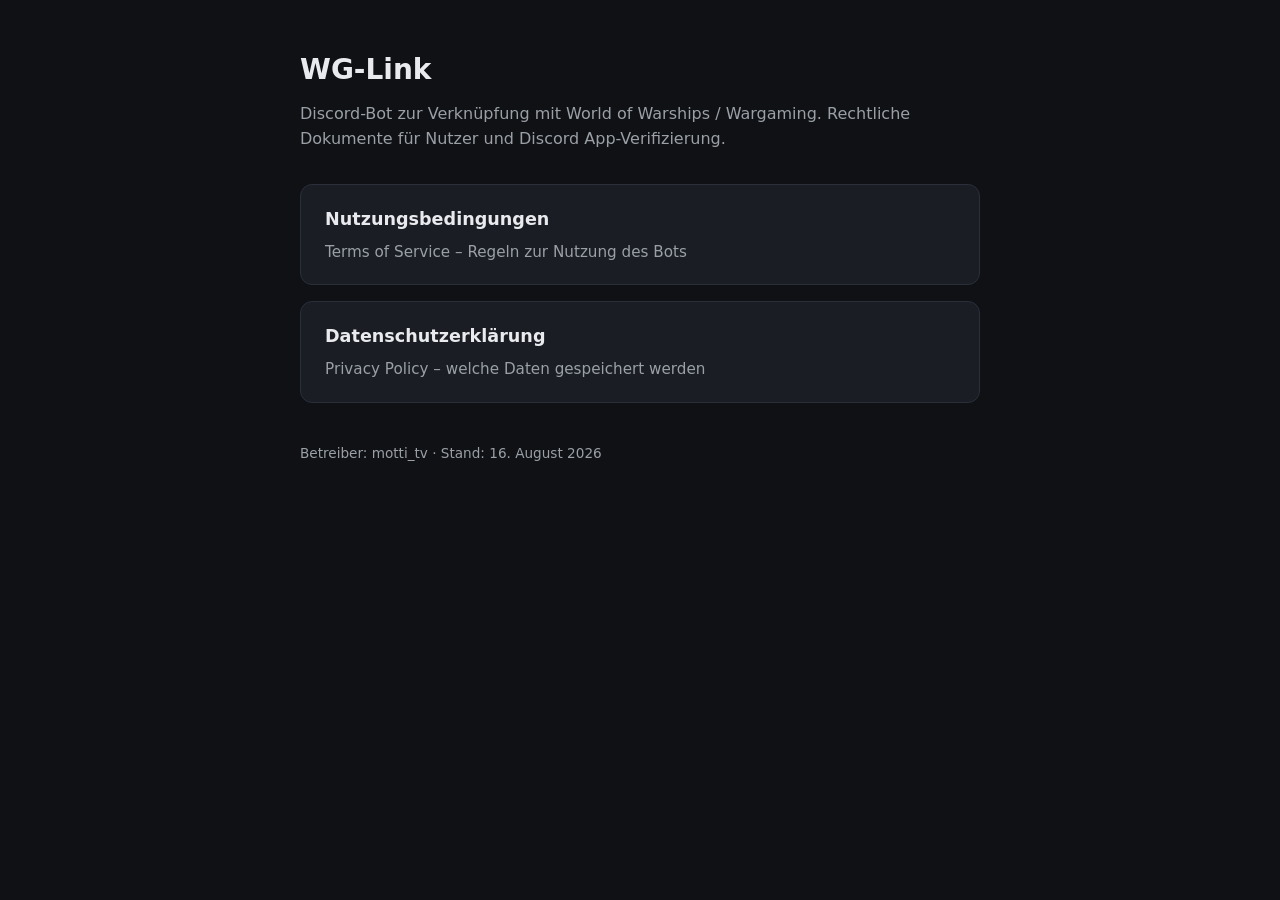
==== index.html @ 3d82263c "Update ToS and privacy for multi-server linking" ====
<!DOCTYPE html>
<html lang="de">
<head>
  <meta charset="utf-8" />
  <meta name="viewport" content="width=device-width, initial-scale=1" />
  <title>WG-Link – Rechtliche Informationen</title>
  <style>
    :root {
      color-scheme: dark light;
      --bg: #0f1115;
      --card: #1a1d24;
      --text: #e8eaed;
      --muted: #9aa0a6;
      --accent: #5865f2;
      --border: #2a2f3a;
    }
    * { box-sizing: border-box; }
    body {
      margin: 0;
      font-family: system-ui, -apple-system, Segoe UI, Roboto, sans-serif;
      background: var(--bg);
      color: var(--text);
      line-height: 1.6;
    }
    main {
      max-width: 720px;
      margin: 0 auto;
      padding: 3rem 1.25rem;
    }
    h1 { font-size: 1.75rem; margin: 0 0 0.5rem; }
    p.lead { color: var(--muted); margin: 0 0 2rem; }
    .cards { display: grid; gap: 1rem; }
    a.card {
      display: block;
      padding: 1.25rem 1.5rem;
      background: var(--card);
      border: 1px solid var(--border);
      border-radius: 12px;
      color: inherit;
      text-decoration: none;
      transition: border-color 0.15s, transform 0.15s;
    }
    a.card:hover {
      border-color: var(--accent);
      transform: translateY(-1px);
    }
    a.card strong { display: block; font-size: 1.1rem; margin-bottom: 0.35rem; }
    a.card span { color: var(--muted); font-size: 0.95rem; }
    footer {
      margin-top: 2.5rem;
      color: var(--muted);
      font-size: 0.85rem;
    }
  </style>
</head>
<body>
  <main>
    <h1>WG-Link</h1>
    <p class="lead">
      Discord-Bot zur Verknüpfung mit World of Warships / Wargaming.
      Rechtliche Dokumente für Nutzer und Discord App-Verifizierung.
    </p>
    <div class="cards">
      <a class="card" href="terms-of-service.html">
        <strong>Nutzungsbedingungen</strong>
        <span>Terms of Service – Regeln zur Nutzung des Bots</span>
      </a>
      <a class="card" href="privacy-policy.html">
        <strong>Datenschutzerklärung</strong>
        <span>Privacy Policy – welche Daten gespeichert werden</span>
      </a>
    </div>
    <footer>
      Betreiber: motti_tv · Stand: 16. August 2026
    </footer>
  </main>
</body>
</html>
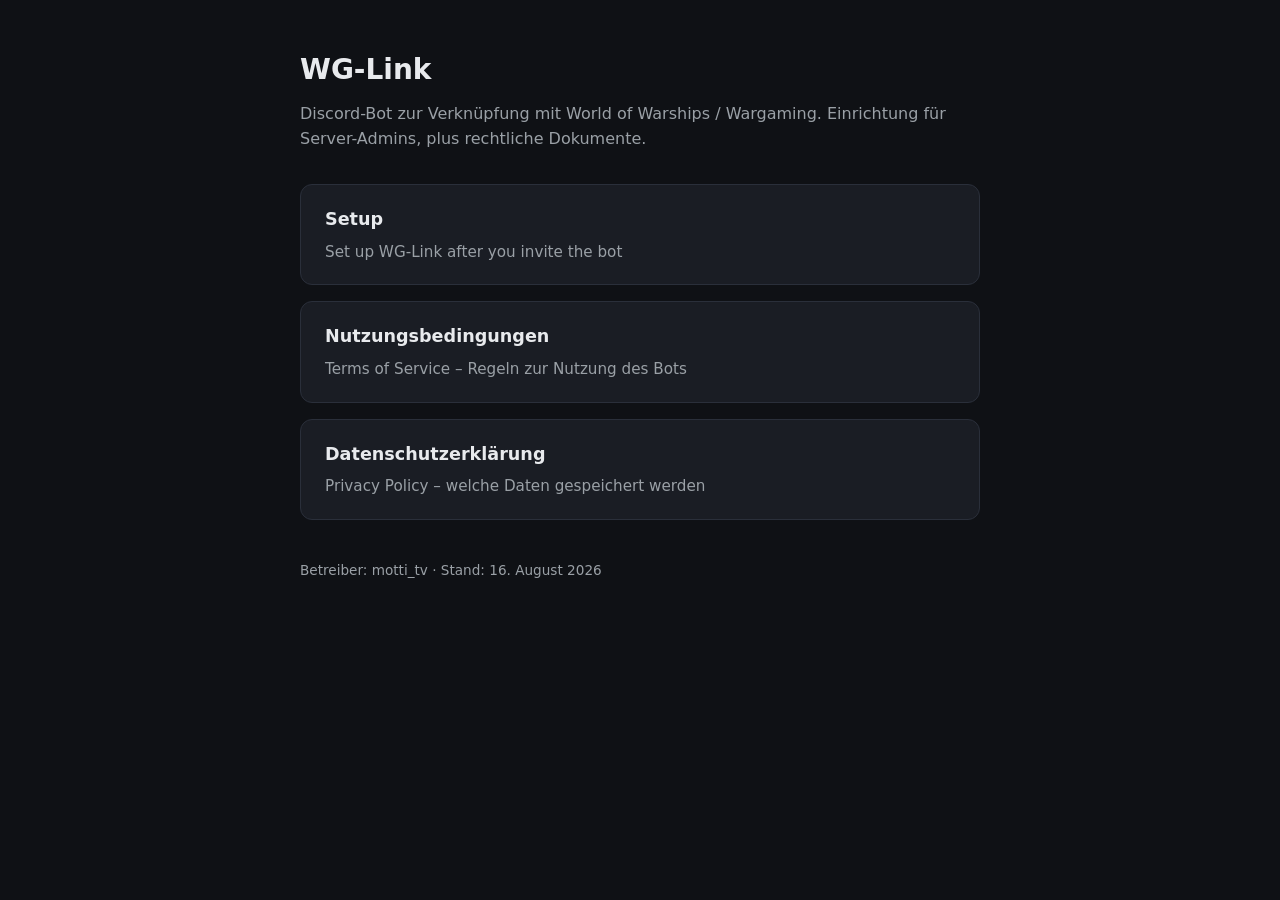
==== commit 7399d9b9: "Add English WG-Link setup guide" ====
--- a/index.html
+++ b/index.html
@@ -3,7 +3,7 @@
 <head>
   <meta charset="utf-8" />
   <meta name="viewport" content="width=device-width, initial-scale=1" />
-  <title>WG-Link – Rechtliche Informationen</title>
+  <title>WG-Link</title>
   <style>
     :root {
       color-scheme: dark light;
@@ -58,9 +58,13 @@
     <h1>WG-Link</h1>
     <p class="lead">
       Discord-Bot zur Verknüpfung mit World of Warships / Wargaming.
-      Rechtliche Dokumente für Nutzer und Discord App-Verifizierung.
+      Einrichtung für Server-Admins, plus rechtliche Dokumente.
     </p>
     <div class="cards">
+      <a class="card" href="setup.html">
+        <strong>Setup</strong>
+        <span>Set up WG-Link after you invite the bot</span>
+      </a>
       <a class="card" href="terms-of-service.html">
         <strong>Nutzungsbedingungen</strong>
         <span>Terms of Service – Regeln zur Nutzung des Bots</span>
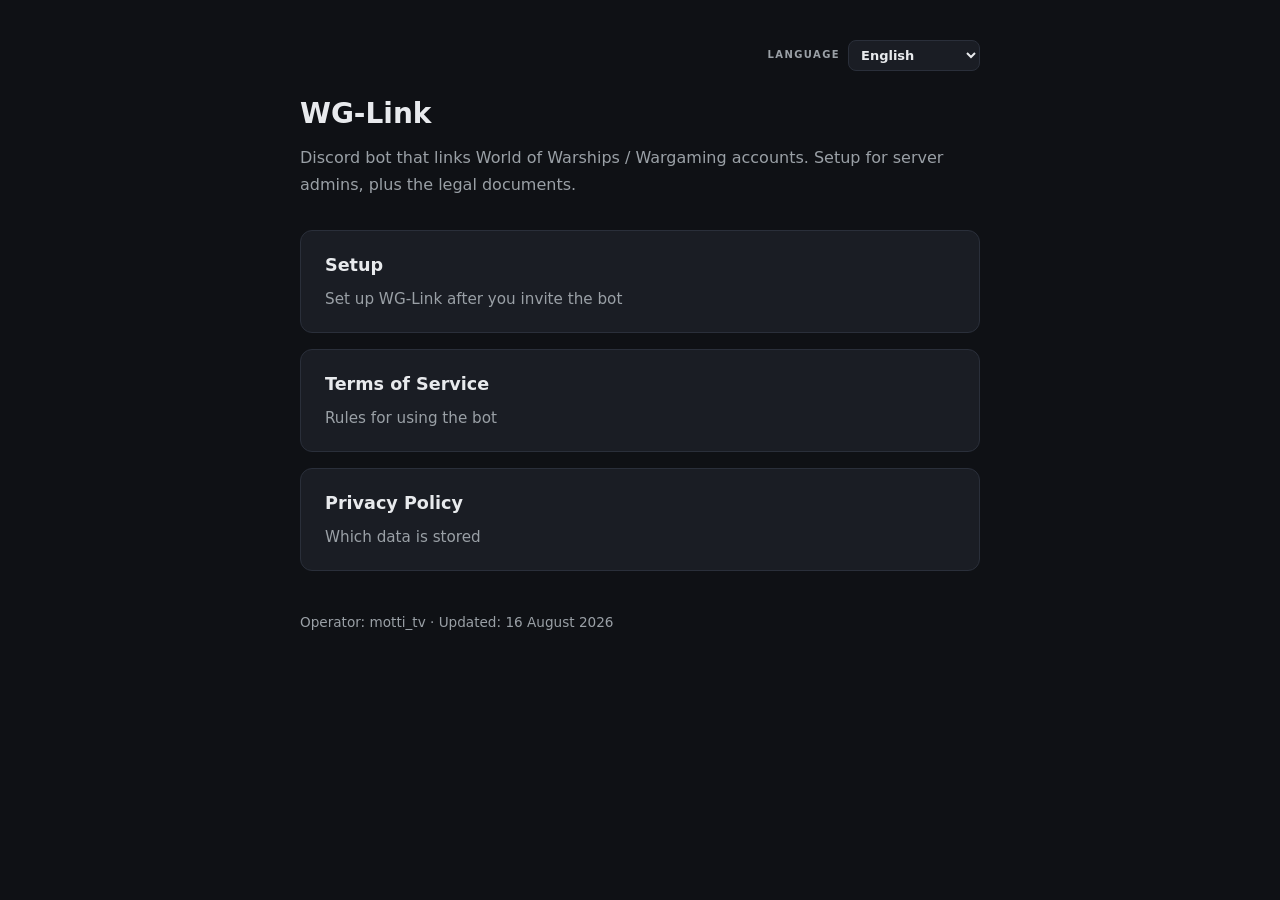
==== commit db810d54: "Publish the public pages in English, German, and Polish." ====
--- a/index.html
+++ b/index.html
@@ -1,82 +1,111 @@
 <!DOCTYPE html>
-<html lang="de">
+<html lang="en">
 <head>
   <meta charset="utf-8" />
   <meta name="viewport" content="width=device-width, initial-scale=1" />
   <title>WG-Link</title>
-  <style>
-    :root {
-      color-scheme: dark light;
-      --bg: #0f1115;
-      --card: #1a1d24;
-      --text: #e8eaed;
-      --muted: #9aa0a6;
-      --accent: #5865f2;
-      --border: #2a2f3a;
-    }
-    * { box-sizing: border-box; }
-    body {
-      margin: 0;
-      font-family: system-ui, -apple-system, Segoe UI, Roboto, sans-serif;
-      background: var(--bg);
-      color: var(--text);
-      line-height: 1.6;
-    }
-    main {
-      max-width: 720px;
-      margin: 0 auto;
-      padding: 3rem 1.25rem;
-    }
-    h1 { font-size: 1.75rem; margin: 0 0 0.5rem; }
-    p.lead { color: var(--muted); margin: 0 0 2rem; }
-    .cards { display: grid; gap: 1rem; }
-    a.card {
-      display: block;
-      padding: 1.25rem 1.5rem;
-      background: var(--card);
-      border: 1px solid var(--border);
-      border-radius: 12px;
-      color: inherit;
-      text-decoration: none;
-      transition: border-color 0.15s, transform 0.15s;
-    }
-    a.card:hover {
-      border-color: var(--accent);
-      transform: translateY(-1px);
-    }
-    a.card strong { display: block; font-size: 1.1rem; margin-bottom: 0.35rem; }
-    a.card span { color: var(--muted); font-size: 0.95rem; }
-    footer {
-      margin-top: 2.5rem;
-      color: var(--muted);
-      font-size: 0.85rem;
-    }
-  </style>
+  <script>
+    (function () {
+      var titles = { en: "WG-Link", de: "WG-Link", pl: "WG-Link" };
+      var q = new URLSearchParams(location.search).get("lang");
+      var stored = "";
+      try { stored = localStorage.getItem("wg_lang") || ""; } catch (e) {}
+      var pick = /^(en|de|pl)$/.test(q) ? q : (/^(en|de|pl)$/.test(stored) ? stored : "");
+      if (!pick) {
+        var nav = (navigator.language || "").toLowerCase();
+        pick = nav.indexOf("pl") === 0 ? "pl" : (nav.indexOf("de") === 0 ? "de" : "en");
+      }
+      document.documentElement.setAttribute("data-lang", pick);
+      document.documentElement.lang = pick;
+      if (titles[pick]) document.title = titles[pick];
+    })();
+  </script>
+  <link rel="stylesheet" href="site.css?v=1" />
 </head>
-<body>
+<body class="home">
   <main>
-    <h1>WG-Link</h1>
-    <p class="lead">
-      Discord-Bot zur Verknüpfung mit World of Warships / Wargaming.
-      Einrichtung für Server-Admins, plus rechtliche Dokumente.
-    </p>
-    <div class="cards">
-      <a class="card" href="setup.html">
-        <strong>Setup</strong>
-        <span>Set up WG-Link after you invite the bot</span>
-      </a>
-      <a class="card" href="terms-of-service.html">
-        <strong>Nutzungsbedingungen</strong>
-        <span>Terms of Service – Regeln zur Nutzung des Bots</span>
-      </a>
-      <a class="card" href="privacy-policy.html">
-        <strong>Datenschutzerklärung</strong>
-        <span>Privacy Policy – welche Daten gespeichert werden</span>
-      </a>
+    <div class="topbar">
+      <div class="lang-wrap">
+        <span class="lang-kicker" data-lang="en">Language</span>
+        <span class="lang-kicker" data-lang="de">Sprache</span>
+        <span class="lang-kicker" data-lang="pl">Język</span>
+        <select class="lang-select" id="lang" aria-label="Language">
+          <option value="en">English</option>
+          <option value="de">Deutsch</option>
+          <option value="pl">Polski</option>
+        </select>
+      </div>
     </div>
-    <footer>
-      Betreiber: motti_tv · Stand: 16. August 2026
-    </footer>
+
+    <article class="lang-block" data-lang="en" data-title="WG-Link">
+      <h1>WG-Link</h1>
+      <p class="lead">
+        Discord bot that links World of Warships / Wargaming accounts.
+        Setup for server admins, plus the legal documents.
+      </p>
+      <div class="cards">
+        <a class="card" href="setup.html">
+          <strong>Setup</strong>
+          <span>Set up WG-Link after you invite the bot</span>
+        </a>
+        <a class="card" href="terms-of-service.html">
+          <strong>Terms of Service</strong>
+          <span>Rules for using the bot</span>
+        </a>
+        <a class="card" href="privacy-policy.html">
+          <strong>Privacy Policy</strong>
+          <span>Which data is stored</span>
+        </a>
+      </div>
+      <footer>Operator: motti_tv · Updated: 16 August 2026</footer>
+    </article>
+
+    <article class="lang-block" data-lang="de" data-title="WG-Link">
+      <h1>WG-Link</h1>
+      <p class="lead">
+        Discord-Bot zur Verknüpfung mit World of Warships / Wargaming.
+        Einrichtung für Server-Admins, plus rechtliche Dokumente.
+      </p>
+      <div class="cards">
+        <a class="card" href="setup.html">
+          <strong>Einrichtung</strong>
+          <span>WG-Link einrichten, nachdem du den Bot eingeladen hast</span>
+        </a>
+        <a class="card" href="terms-of-service.html">
+          <strong>Nutzungsbedingungen</strong>
+          <span>Regeln zur Nutzung des Bots</span>
+        </a>
+        <a class="card" href="privacy-policy.html">
+          <strong>Datenschutzerklärung</strong>
+          <span>Welche Daten gespeichert werden</span>
+        </a>
+      </div>
+      <footer>Betreiber: motti_tv · Stand: 16. August 2026</footer>
+    </article>
+
+    <article class="lang-block" data-lang="pl" data-title="WG-Link">
+      <h1>WG-Link</h1>
+      <p class="lead">
+        Bot Discord do łączenia kont World of Warships / Wargaming.
+        Konfiguracja dla administratorów serwera oraz dokumenty prawne.
+      </p>
+      <div class="cards">
+        <a class="card" href="setup.html">
+          <strong>Konfiguracja</strong>
+          <span>Skonfiguruj WG-Link po zaproszeniu bota</span>
+        </a>
+        <a class="card" href="terms-of-service.html">
+          <strong>Warunki korzystania</strong>
+          <span>Zasady korzystania z bota</span>
+        </a>
+        <a class="card" href="privacy-policy.html">
+          <strong>Polityka prywatności</strong>
+          <span>Jakie dane są przechowywane</span>
+        </a>
+      </div>
+      <footer>Prowadzący: motti_tv · Stan: 16 sierpnia 2026</footer>
+    </article>
   </main>
+  <script src="lang.js?v=1"></script>
 </body>
 </html>
--- a/site.css
+++ b/site.css
@@ -0,0 +1,109 @@
+:root {
+  color-scheme: dark light;
+  --bg: #0f1115;
+  --card: #1a1d24;
+  --text: #e8eaed;
+  --muted: #9aa0a6;
+  --accent: #5865f2;
+  --border: #2a2f3a;
+}
+* { box-sizing: border-box; }
+body {
+  margin: 0;
+  font-family: system-ui, -apple-system, Segoe UI, Roboto, sans-serif;
+  background: var(--bg);
+  color: var(--text);
+  line-height: 1.65;
+}
+main { max-width: 800px; margin: 0 auto; padding: 2rem 1.25rem 4rem; }
+body.home main { max-width: 720px; padding-top: 2.5rem; }
+.topbar { display: flex; justify-content: flex-end; margin-bottom: 1.25rem; }
+.lang-wrap { display: flex; align-items: center; gap: 8px; }
+.lang-kicker {
+  display: none;
+  color: var(--muted);
+  font-size: 10px;
+  font-weight: 700;
+  letter-spacing: 0.14em;
+  text-transform: uppercase;
+}
+html[data-lang="en"] .lang-kicker[data-lang="en"],
+html[data-lang="de"] .lang-kicker[data-lang="de"],
+html[data-lang="pl"] .lang-kicker[data-lang="pl"],
+html:not([data-lang]) .lang-kicker[data-lang="en"] { display: inline; }
+.lang-select {
+  width: auto;
+  min-width: 132px;
+  padding: 6px 8px;
+  font: inherit;
+  font-size: 13px;
+  font-weight: 650;
+  color: var(--text);
+  background: var(--card);
+  border: 1px solid var(--border);
+  border-radius: 8px;
+}
+.lang-select:focus { outline: 2px solid var(--accent); outline-offset: 2px; }
+.lang-block { display: none; }
+html[data-lang="en"] .lang-block[data-lang="en"],
+html[data-lang="de"] .lang-block[data-lang="de"],
+html[data-lang="pl"] .lang-block[data-lang="pl"],
+html:not([data-lang]) .lang-block[data-lang="en"] { display: block; }
+nav.crumbs { margin-bottom: 1.5rem; font-size: 0.9rem; }
+nav.crumbs a { color: var(--accent); text-decoration: none; }
+nav.crumbs a:hover { text-decoration: underline; }
+h1 { font-size: 1.75rem; margin: 0 0 0.75rem; }
+body.home h1 { margin-bottom: 0.5rem; }
+h2 {
+  font-size: 1.2rem;
+  margin: 2rem 0 0.75rem;
+  border-bottom: 1px solid var(--border);
+  padding-bottom: 0.35rem;
+}
+h3 { font-size: 1.05rem; margin: 1.25rem 0 0.5rem; }
+p.lead { color: var(--muted); margin: 0 0 2rem; }
+.meta { color: var(--muted); margin-bottom: 1.5rem; }
+.meta strong { color: var(--text); }
+ul, ol { padding-left: 1.25rem; }
+li { margin: 0.35rem 0; }
+a { color: var(--accent); }
+hr { border: none; border-top: 1px solid var(--border); margin: 1.5rem 0; }
+.note { color: var(--muted); font-size: 0.9rem; font-style: italic; }
+code { background: var(--card); padding: 0.1em 0.35em; border-radius: 4px; font-size: 0.9em; }
+pre {
+  background: var(--card);
+  border: 1px solid var(--border);
+  border-radius: 12px;
+  padding: 1rem 1.15rem;
+  overflow-x: auto;
+  white-space: pre-wrap;
+  font-family: inherit;
+  font-size: 0.95rem;
+  line-height: 1.55;
+}
+.cards { display: grid; gap: 1rem; }
+a.card {
+  display: block;
+  padding: 1.25rem 1.5rem;
+  background: var(--card);
+  border: 1px solid var(--border);
+  border-radius: 12px;
+  color: inherit;
+  text-decoration: none;
+  transition: border-color 0.15s, transform 0.15s;
+}
+a.card:hover { border-color: var(--accent); transform: translateY(-1px); }
+a.card strong { display: block; font-size: 1.1rem; margin-bottom: 0.35rem; color: var(--text); }
+a.card span { color: var(--muted); font-size: 0.95rem; }
+table { width: 100%; border-collapse: collapse; margin: 1rem 0; font-size: 0.95rem; }
+th, td {
+  border: 1px solid var(--border);
+  padding: 0.6rem 0.75rem;
+  text-align: left;
+  vertical-align: top;
+}
+th { background: var(--card); }
+footer { margin-top: 2.5rem; color: var(--muted); font-size: 0.85rem; }
+@media (max-width: 640px) {
+  table { display: block; overflow-x: auto; }
+}
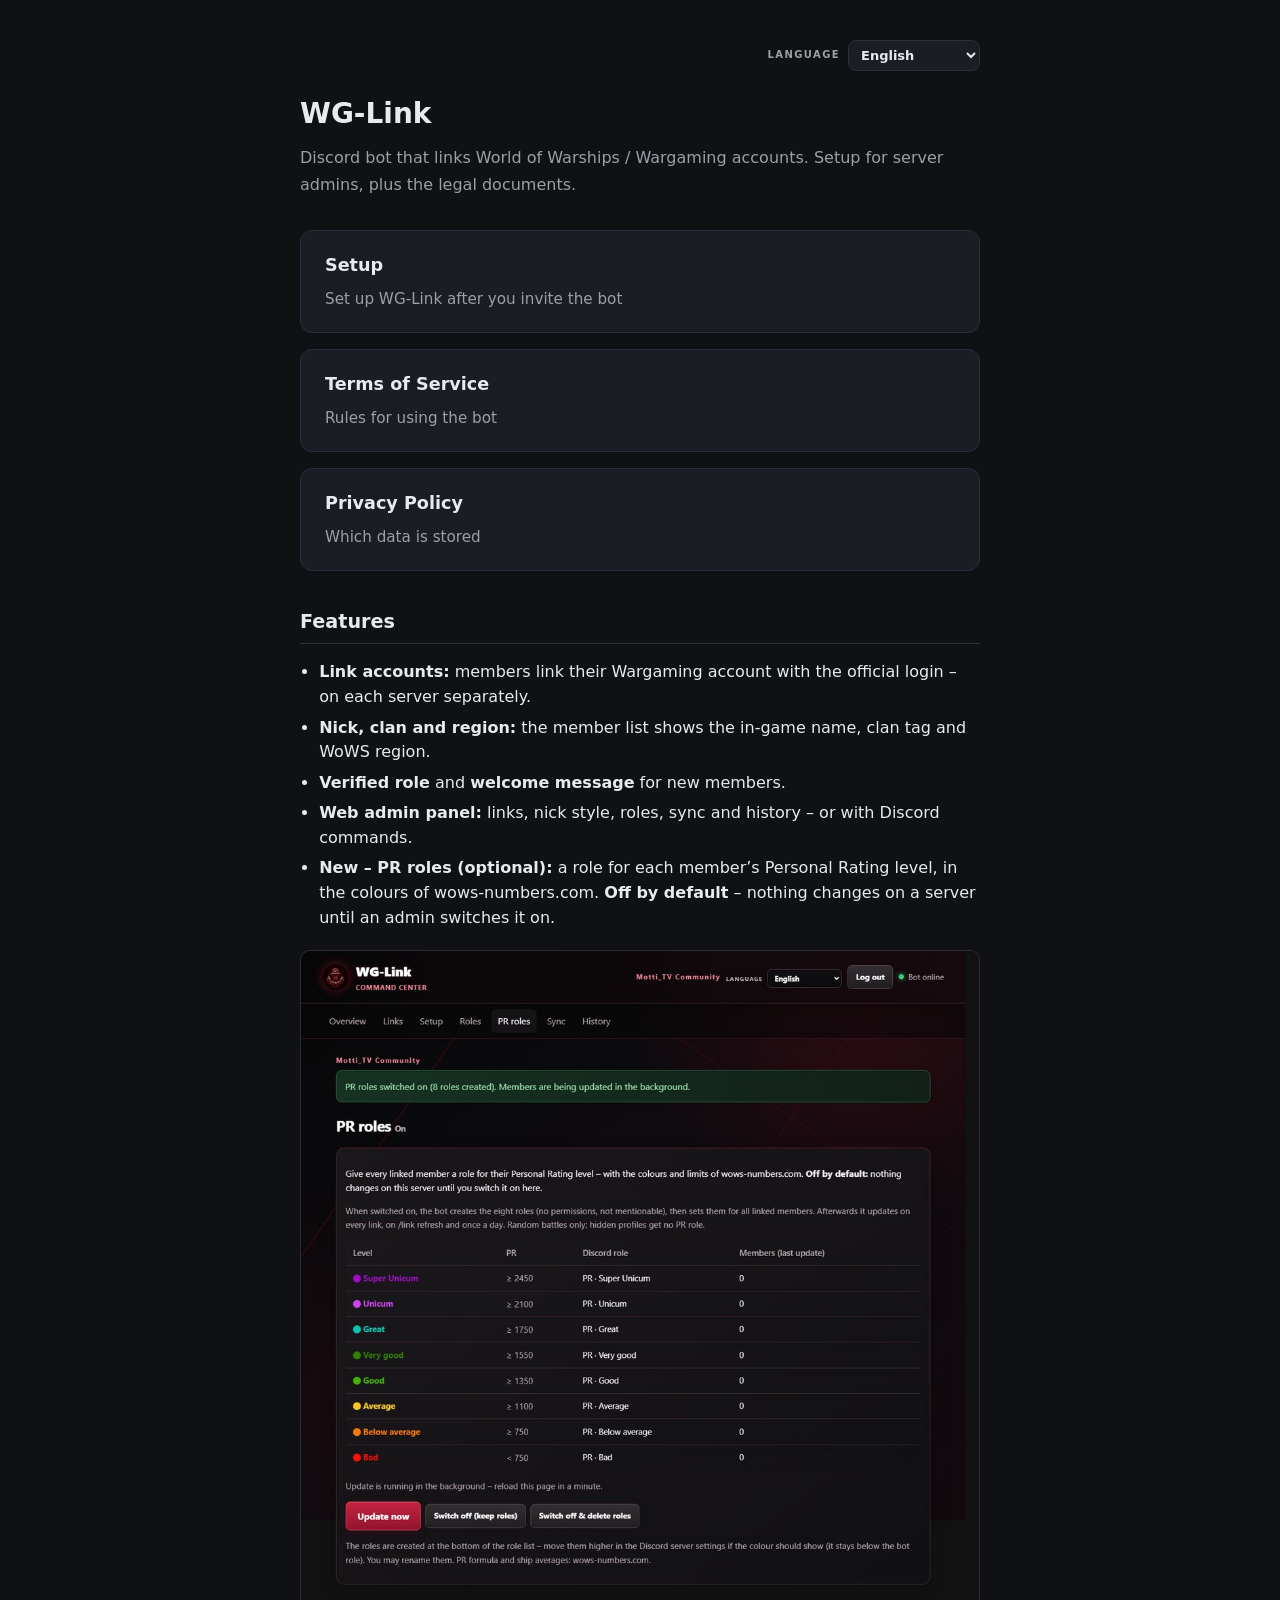
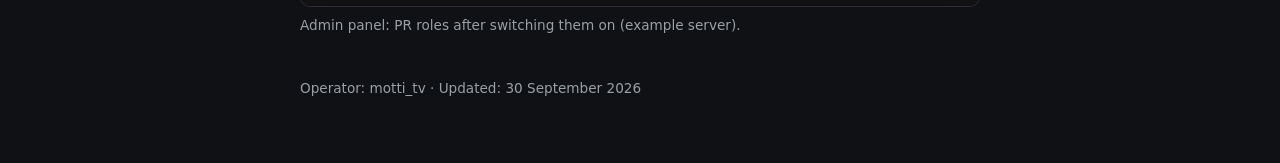
==== commit fc9c19e2: "PR roles: features section with screenshots, setup step, terms and privacy (EN/DE/PL) - Start page: " ====
--- a/index.html
+++ b/index.html
@@ -20,7 +20,7 @@
       if (titles[pick]) document.title = titles[pick];
     })();
   </script>
-  <link rel="stylesheet" href="site.css?v=1" />
+  <link rel="stylesheet" href="site.css?v=2" />
 </head>
 <body class="home">
   <main>
@@ -57,7 +57,22 @@
           <span>Which data is stored</span>
         </a>
       </div>
-      <footer>Operator: motti_tv · Updated: 16 August 2026</footer>
+      <section class="features" id="features">
+        <h2>Features</h2>
+        <ul>
+          <li><strong>Link accounts:</strong> members link their Wargaming account with the official login – on each server separately.</li>
+          <li><strong>Nick, clan and region:</strong> the member list shows the in-game name, clan tag and WoWS region.</li>
+          <li><strong>Verified role</strong> and <strong>welcome message</strong> for new members.</li>
+          <li><strong>Web admin panel:</strong> links, nick style, roles, sync and history – or with Discord commands.</li>
+          <li><strong>New – PR roles (optional):</strong> a role for each member’s Personal Rating level, in the colours of
+            wows-numbers.com. <strong>Off by default</strong> – nothing changes on a server until an admin switches it on.</li>
+        </ul>
+        <figure class="shot">
+          <img src="img/pr-roles-en.jpg" alt="WG-Link admin panel: PR roles page" loading="lazy" width="1000" height="966" />
+          <figcaption>Admin panel: PR roles after switching them on (example server).</figcaption>
+        </figure>
+      </section>
+      <footer>Operator: motti_tv · Updated: 30 September 2026</footer>
     </article>
 
     <article class="lang-block" data-lang="de" data-title="WG-Link">
@@ -80,7 +95,22 @@
           <span>Welche Daten gespeichert werden</span>
         </a>
       </div>
-      <footer>Betreiber: motti_tv · Stand: 16. August 2026</footer>
+      <section class="features" id="features">
+        <h2>Funktionen</h2>
+        <ul>
+          <li><strong>Konten verknüpfen:</strong> Mitglieder verknüpfen ihr Wargaming-Konto über den offiziellen Login – auf jedem Server einzeln.</li>
+          <li><strong>Nick, Clan und Region:</strong> Die Mitgliederliste zeigt Ingame-Name, Clan-Tag und WoWS-Region.</li>
+          <li><strong>Verifizierungs-Rolle</strong> und <strong>Willkommensnachricht</strong> für neue Mitglieder.</li>
+          <li><strong>Web-Admin-Panel:</strong> Verknüpfungen, Nick-Stil, Rollen, Abgleich und Verlauf – oder per Discord-Befehl.</li>
+          <li><strong>Neu – PR-Rollen (optional):</strong> eine Rolle für die Personal-Rating-Stufe jedes Mitglieds, in den Farben
+            von wows-numbers.com. <strong>Standardmäßig aus</strong> – auf einem Server ändert sich nichts, bis ein Admin es einschaltet.</li>
+        </ul>
+        <figure class="shot">
+          <img src="img/pr-roles-de.jpg" alt="WG-Link Admin-Panel: Seite PR-Rollen" loading="lazy" width="1000" height="966" />
+          <figcaption>Admin-Panel: PR-Rollen nach dem Einschalten (Beispiel-Server).</figcaption>
+        </figure>
+      </section>
+      <footer>Betreiber: motti_tv · Stand: 30. September 2026</footer>
     </article>
 
     <article class="lang-block" data-lang="pl" data-title="WG-Link">
@@ -103,7 +133,22 @@
           <span>Jakie dane są przechowywane</span>
         </a>
       </div>
-      <footer>Prowadzący: motti_tv · Stan: 16 sierpnia 2026</footer>
+      <section class="features" id="features">
+        <h2>Funkcje</h2>
+        <ul>
+          <li><strong>Łączenie kont:</strong> członkowie łączą konto Wargaming przez oficjalne logowanie – na każdym serwerze osobno.</li>
+          <li><strong>Nick, klan i region:</strong> lista członków pokazuje nick z gry, tag klanu i region WoWS.</li>
+          <li><strong>Rola weryfikacji</strong> i <strong>wiadomość powitalna</strong> dla nowych członków.</li>
+          <li><strong>Panel www dla adminów:</strong> połączenia, styl nicku, role, synchronizacja i historia – albo komendami Discorda.</li>
+          <li><strong>Nowość – role PR (opcjonalnie):</strong> rola za poziom Personal Rating każdego członka, w kolorach
+            wows-numbers.com. <strong>Domyślnie wyłączone</strong> – na serwerze nic się nie zmienia, dopóki admin tego nie włączy.</li>
+        </ul>
+        <figure class="shot">
+          <img src="img/pr-roles-pl.jpg" alt="Panel admina WG-Link: strona Role PR" loading="lazy" width="1000" height="966" />
+          <figcaption>Panel admina: role PR po włączeniu (przykładowy serwer).</figcaption>
+        </figure>
+      </section>
+      <footer>Prowadzący: motti_tv · Stan: 30 września 2026</footer>
     </article>
   </main>
   <script src="lang.js?v=1"></script>
--- a/site.css
+++ b/site.css
@@ -107,3 +107,11 @@
 @media (max-width: 640px) {
   table { display: block; overflow-x: auto; }
 }
+
+/* Startseite: Funktionen + Screenshot */
+.features { margin-top: 2.2rem; }
+.features ul { padding-left: 1.2rem; line-height: 1.55; }
+.features li { margin: 0.35rem 0; }
+.shot { margin: 1.2rem 0 0; }
+.shot img { display: block; width: 100%; height: auto; border-radius: 10px; border: 1px solid rgba(255, 255, 255, 0.12); }
+.shot figcaption { margin-top: 0.45rem; color: var(--muted); font-size: 0.85rem; }
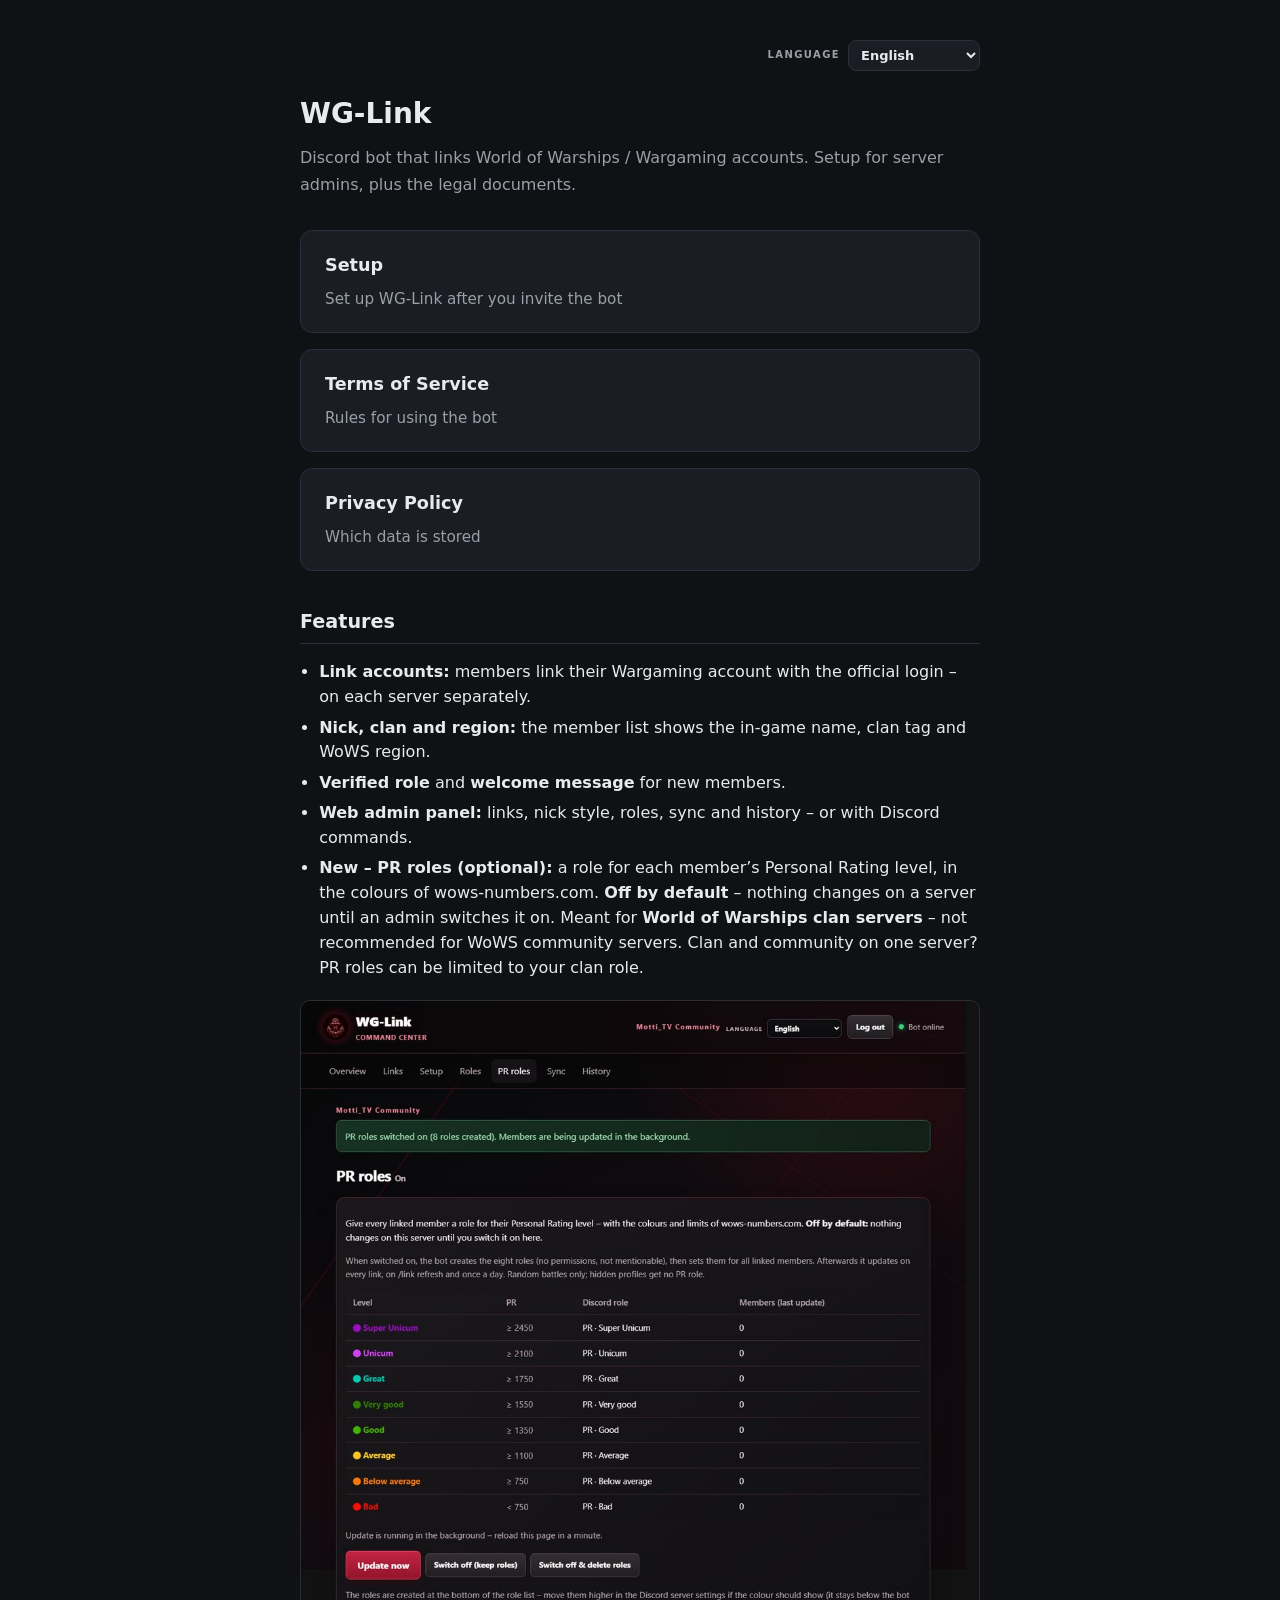
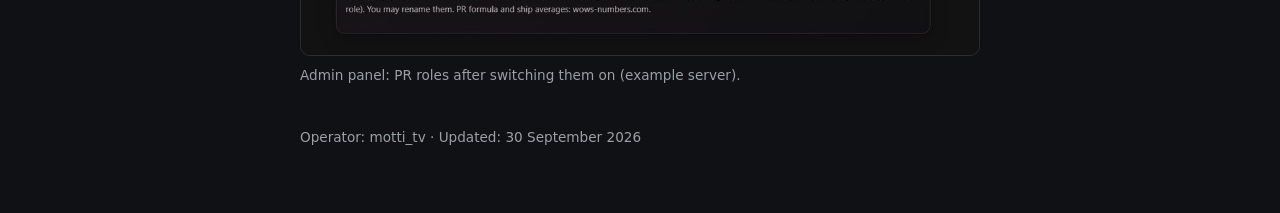
==== commit 72792db9: "PR roles: clan-server note, clan-role limit and move-up button (en/de/pl) Co-Authored-By: Claude Opu" ====
--- a/index.html
+++ b/index.html
@@ -65,7 +65,9 @@
           <li><strong>Verified role</strong> and <strong>welcome message</strong> for new members.</li>
           <li><strong>Web admin panel:</strong> links, nick style, roles, sync and history – or with Discord commands.</li>
           <li><strong>New – PR roles (optional):</strong> a role for each member’s Personal Rating level, in the colours of
-            wows-numbers.com. <strong>Off by default</strong> – nothing changes on a server until an admin switches it on.</li>
+            wows-numbers.com. <strong>Off by default</strong> – nothing changes on a server until an admin switches it on.
+            Meant for <strong>World of Warships clan servers</strong> – not recommended for WoWS community servers. Clan and
+            community on one server? PR roles can be limited to your clan role.</li>
         </ul>
         <figure class="shot">
           <img src="img/pr-roles-en.jpg" alt="WG-Link admin panel: PR roles page" loading="lazy" width="1000" height="966" />
@@ -103,7 +105,9 @@
           <li><strong>Verifizierungs-Rolle</strong> und <strong>Willkommensnachricht</strong> für neue Mitglieder.</li>
           <li><strong>Web-Admin-Panel:</strong> Verknüpfungen, Nick-Stil, Rollen, Abgleich und Verlauf – oder per Discord-Befehl.</li>
           <li><strong>Neu – PR-Rollen (optional):</strong> eine Rolle für die Personal-Rating-Stufe jedes Mitglieds, in den Farben
-            von wows-numbers.com. <strong>Standardmäßig aus</strong> – auf einem Server ändert sich nichts, bis ein Admin es einschaltet.</li>
+            von wows-numbers.com. <strong>Standardmäßig aus</strong> – auf einem Server ändert sich nichts, bis ein Admin es einschaltet.
+            Gedacht für <strong>World-of-Warships-Clan-Server</strong> – für WoWS-Community-Server nicht empfohlen. Clan und
+            Community auf einem Server? PR-Rollen lassen sich auf deine Clan-Rolle beschränken.</li>
         </ul>
         <figure class="shot">
           <img src="img/pr-roles-de.jpg" alt="WG-Link Admin-Panel: Seite PR-Rollen" loading="lazy" width="1000" height="966" />
@@ -141,7 +145,9 @@
           <li><strong>Rola weryfikacji</strong> i <strong>wiadomość powitalna</strong> dla nowych członków.</li>
           <li><strong>Panel www dla adminów:</strong> połączenia, styl nicku, role, synchronizacja i historia – albo komendami Discorda.</li>
           <li><strong>Nowość – role PR (opcjonalnie):</strong> rola za poziom Personal Rating każdego członka, w kolorach
-            wows-numbers.com. <strong>Domyślnie wyłączone</strong> – na serwerze nic się nie zmienia, dopóki admin tego nie włączy.</li>
+            wows-numbers.com. <strong>Domyślnie wyłączone</strong> – na serwerze nic się nie zmienia, dopóki admin tego nie włączy.
+            Przeznaczone dla <strong>serwerów klanów World of Warships</strong> – niezalecane dla serwerów społeczności WoWS. Klan
+            i społeczność na jednym serwerze? Role PR można ograniczyć do roli klanu.</li>
         </ul>
         <figure class="shot">
           <img src="img/pr-roles-pl.jpg" alt="Panel admina WG-Link: strona Role PR" loading="lazy" width="1000" height="966" />
--- a/site.css
+++ b/site.css
@@ -115,3 +115,4 @@
 .shot { margin: 1.2rem 0 0; }
 .shot img { display: block; width: 100%; height: auto; border-radius: 10px; border: 1px solid rgba(255, 255, 255, 0.12); }
 .shot figcaption { margin-top: 0.45rem; color: var(--muted); font-size: 0.85rem; }
+.callout { border-left: 4px solid #f5a524; background: rgba(245, 165, 36, 0.12); padding: 0.75rem 1rem; border-radius: 6px; }
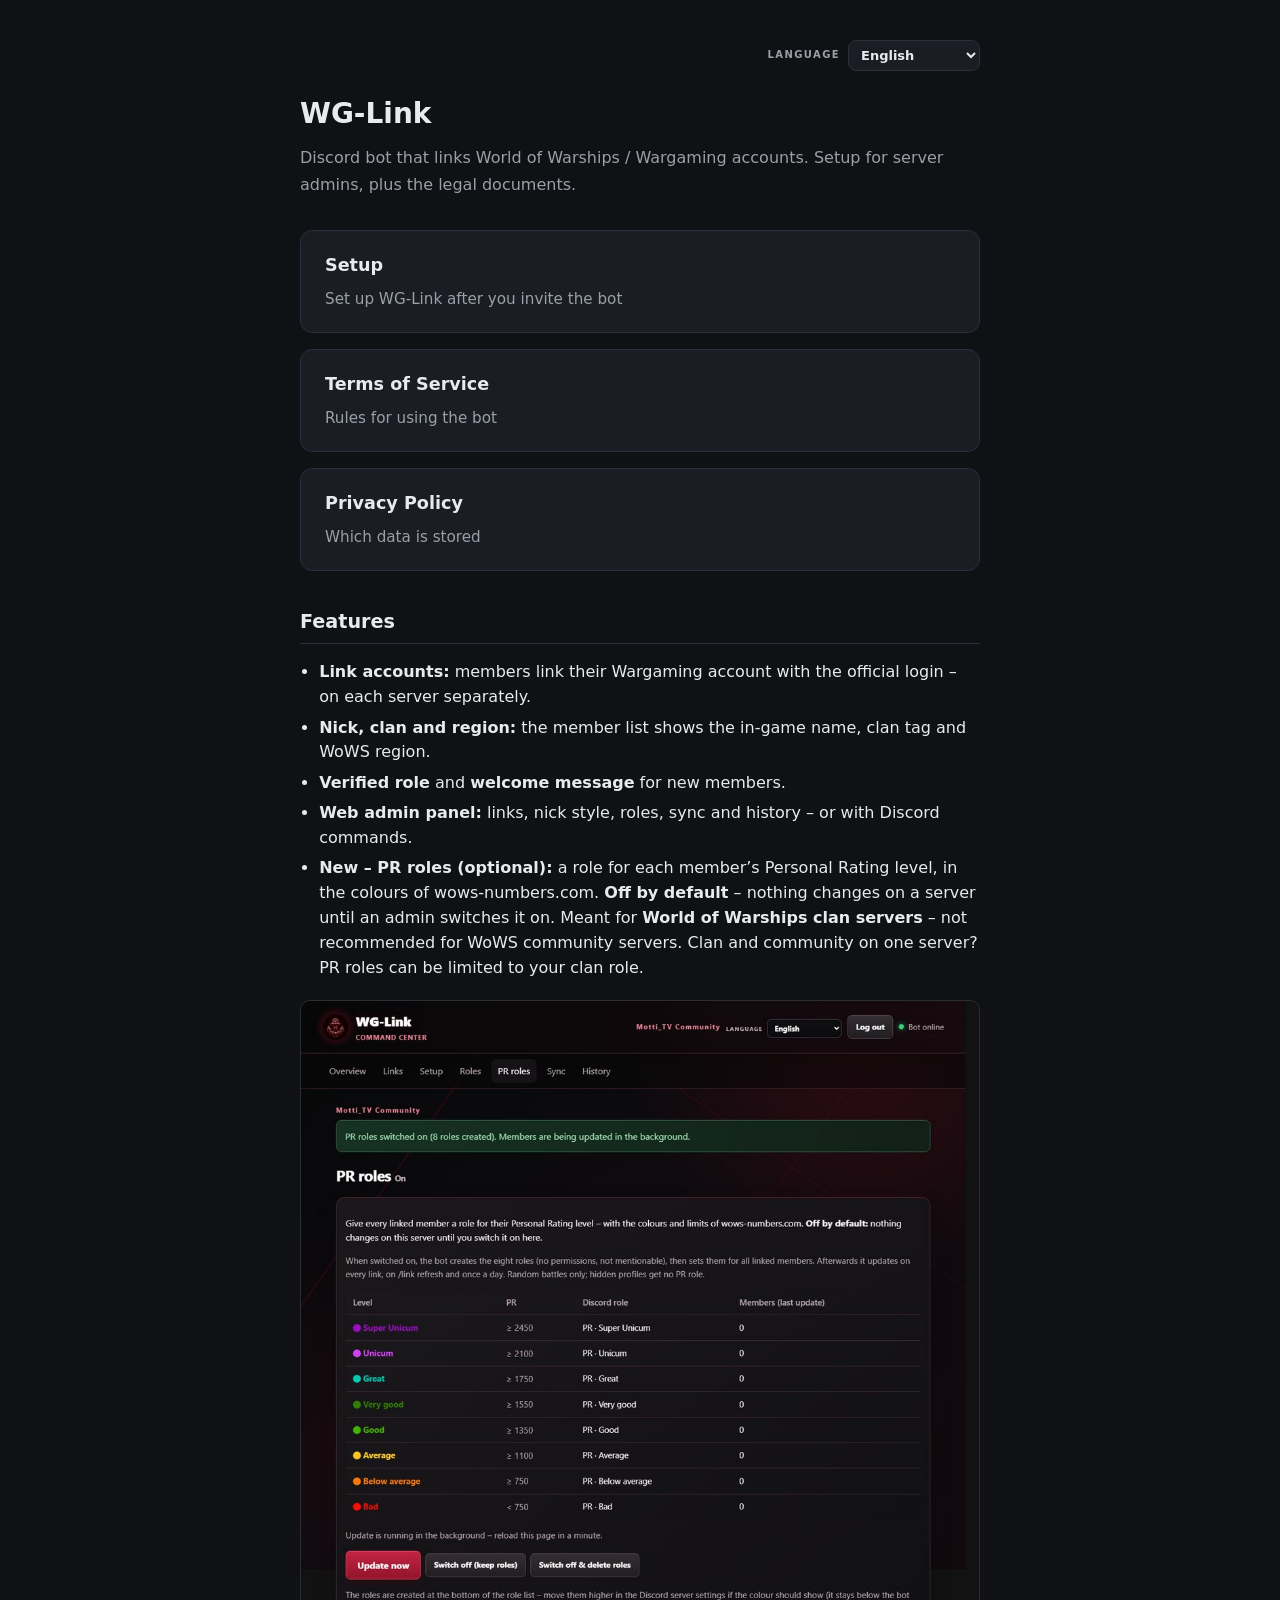
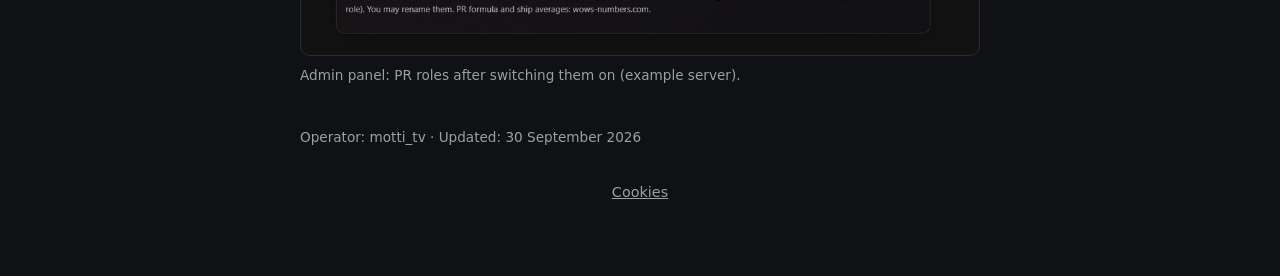
==== commit 1208c00f: "Cookie-Info: Link „Cookies“ in der Fußzeile mit Übersicht aller Cookies und Browser-Speicher Fenster" ====
--- a/index.html
+++ b/index.html
@@ -21,6 +21,7 @@
     })();
   </script>
   <link rel="stylesheet" href="site.css?v=2" />
+  <link rel="stylesheet" href="cookies.css?v=1" />
 </head>
 <body class="home">
   <main>
@@ -156,7 +157,9 @@
       </section>
       <footer>Prowadzący: motti_tv · Stan: 30 września 2026</footer>
     </article>
+    <p class="cookie-line"><a href="#cookies" data-cookie-info>Cookies</a></p>
   </main>
   <script src="lang.js?v=1"></script>
+  <script src="cookies.js?v=1" defer></script>
 </body>
 </html>
--- a/cookies.css
+++ b/cookies.css
@@ -0,0 +1,60 @@
+/* Cookie-Info-Fenster (Motti_TV-Projekte). Farben je Projekt über die Variablen im :root-Block oben. */
+:root {
+  --ck-bg: var(--card, #1a1d24);
+  --ck-card: var(--bg, #0f1115);
+  --ck-fg: var(--text, #e8eaed);
+  --ck-muted: var(--muted, #9aa0a6);
+  --ck-border: var(--border, #2a2f3a);
+  --ck-accent: var(--accent, #5865f2);
+  --ck-on-accent: #fff;
+  --ck-code: rgba(255,255,255,.07);
+  --ck-off: #3a3f4a;
+}
+.ck-dialog {
+  width: min(560px, calc(100vw - 32px));
+  max-height: calc(100vh - 48px);
+  overflow-y: auto;
+  padding: 22px 24px 20px;
+  border: 1px solid var(--ck-border);
+  border-radius: 16px;
+  background: var(--ck-bg);
+  color: var(--ck-fg);
+  font: inherit;
+  font-size: 15px;
+  line-height: 1.5;
+  box-shadow: 0 24px 64px rgba(0, 0, 0, .45);
+}
+.ck-dialog:focus { outline: none; }
+.ck-dialog::backdrop { background: rgba(0, 0, 0, .6); }
+.ck-top { display: flex; align-items: center; justify-content: space-between; gap: 12px; }
+.ck-top h2 { margin: 0; font-size: 1.35em; }
+.ck-x { background: none; border: 0; color: var(--ck-muted); font-size: 26px; line-height: 1; cursor: pointer; padding: 2px 6px; }
+.ck-x:hover { color: var(--ck-fg); }
+.ck-lead { margin: 10px 0 14px; color: var(--ck-muted); }
+.ck-section { margin: 0 0 12px; padding: 14px 16px; border: 1px solid var(--ck-border); border-radius: 12px; background: var(--ck-card); }
+.ck-section-head { display: flex; align-items: flex-start; justify-content: space-between; gap: 14px; }
+.ck-section h3 { margin: 0 0 2px; font-size: 1em; }
+.ck-note { margin: 0; color: var(--ck-muted); font-size: .92em; }
+.ck-list { list-style: none; margin: 10px 0 0; padding: 0; }
+.ck-item { padding: 8px 0 0; margin-top: 8px; border-top: 1px solid var(--ck-border); }
+.ck-item-head { display: flex; align-items: center; gap: 8px; flex-wrap: wrap; }
+.ck-name { font-size: .88em; padding: 1px 6px; border-radius: 6px; background: var(--ck-code); color: var(--ck-fg); }
+.ck-kind { font-size: .8em; color: var(--ck-muted); text-transform: uppercase; letter-spacing: .04em; }
+.ck-what { margin: 4px 0 0; font-size: .92em; }
+.ck-keep { margin: 2px 0 0; font-size: .85em; color: var(--ck-muted); }
+.ck-switch { display: inline-flex; align-items: center; gap: 8px; flex-shrink: 0; cursor: pointer; font-size: .85em; color: var(--ck-muted); }
+.ck-switch input { position: absolute; opacity: 0; width: 1px; height: 1px; }
+.ck-switch-track { position: relative; width: 42px; height: 24px; border-radius: 12px; background: var(--ck-off); transition: background .15s; }
+.ck-switch-track::after { content: ""; position: absolute; top: 3px; left: 3px; width: 18px; height: 18px; border-radius: 50%; background: #fff; transition: transform .15s; }
+.ck-switch input:checked + .ck-switch-track { background: var(--ck-accent); }
+.ck-switch input:checked + .ck-switch-track::after { transform: translateX(18px); }
+.ck-switch input:focus-visible + .ck-switch-track { outline: 2px solid var(--ck-accent); outline-offset: 2px; }
+.ck-switch-locked { cursor: default; }
+.ck-switch-locked .ck-switch-track { opacity: .55; }
+.ck-foot { display: flex; align-items: center; justify-content: space-between; gap: 12px; margin-top: 16px; flex-wrap: wrap; }
+.ck-privacy { color: var(--ck-accent); }
+.ck-close { border: 0; border-radius: 10px; padding: 9px 20px; background: var(--ck-accent); color: var(--ck-on-accent); font: inherit; font-weight: 600; cursor: pointer; }
+.ck-close:hover { filter: brightness(1.1); }
+[data-cookie-info] { cursor: pointer; }
+.cookie-line { margin: 32px 0 8px; text-align: center; font-size: .9em; }
+.cookie-line a { color: var(--ck-muted); }
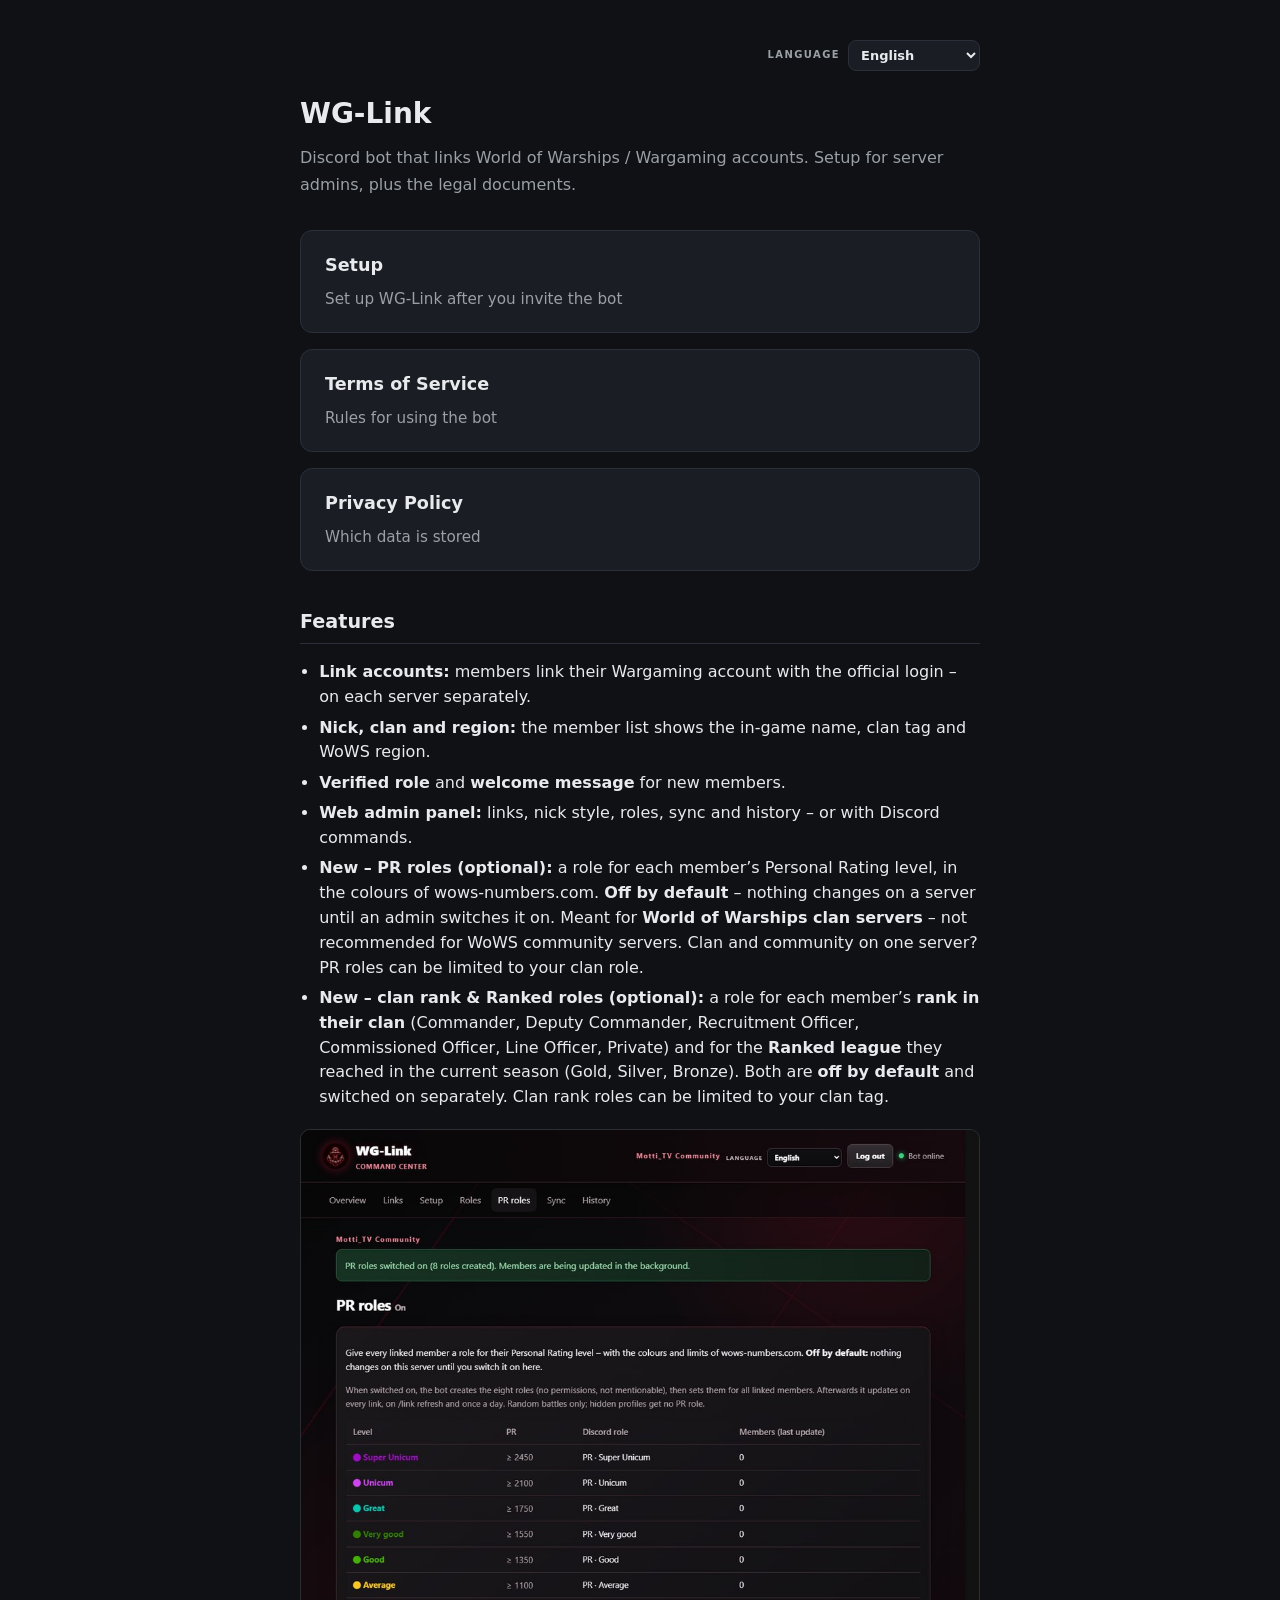
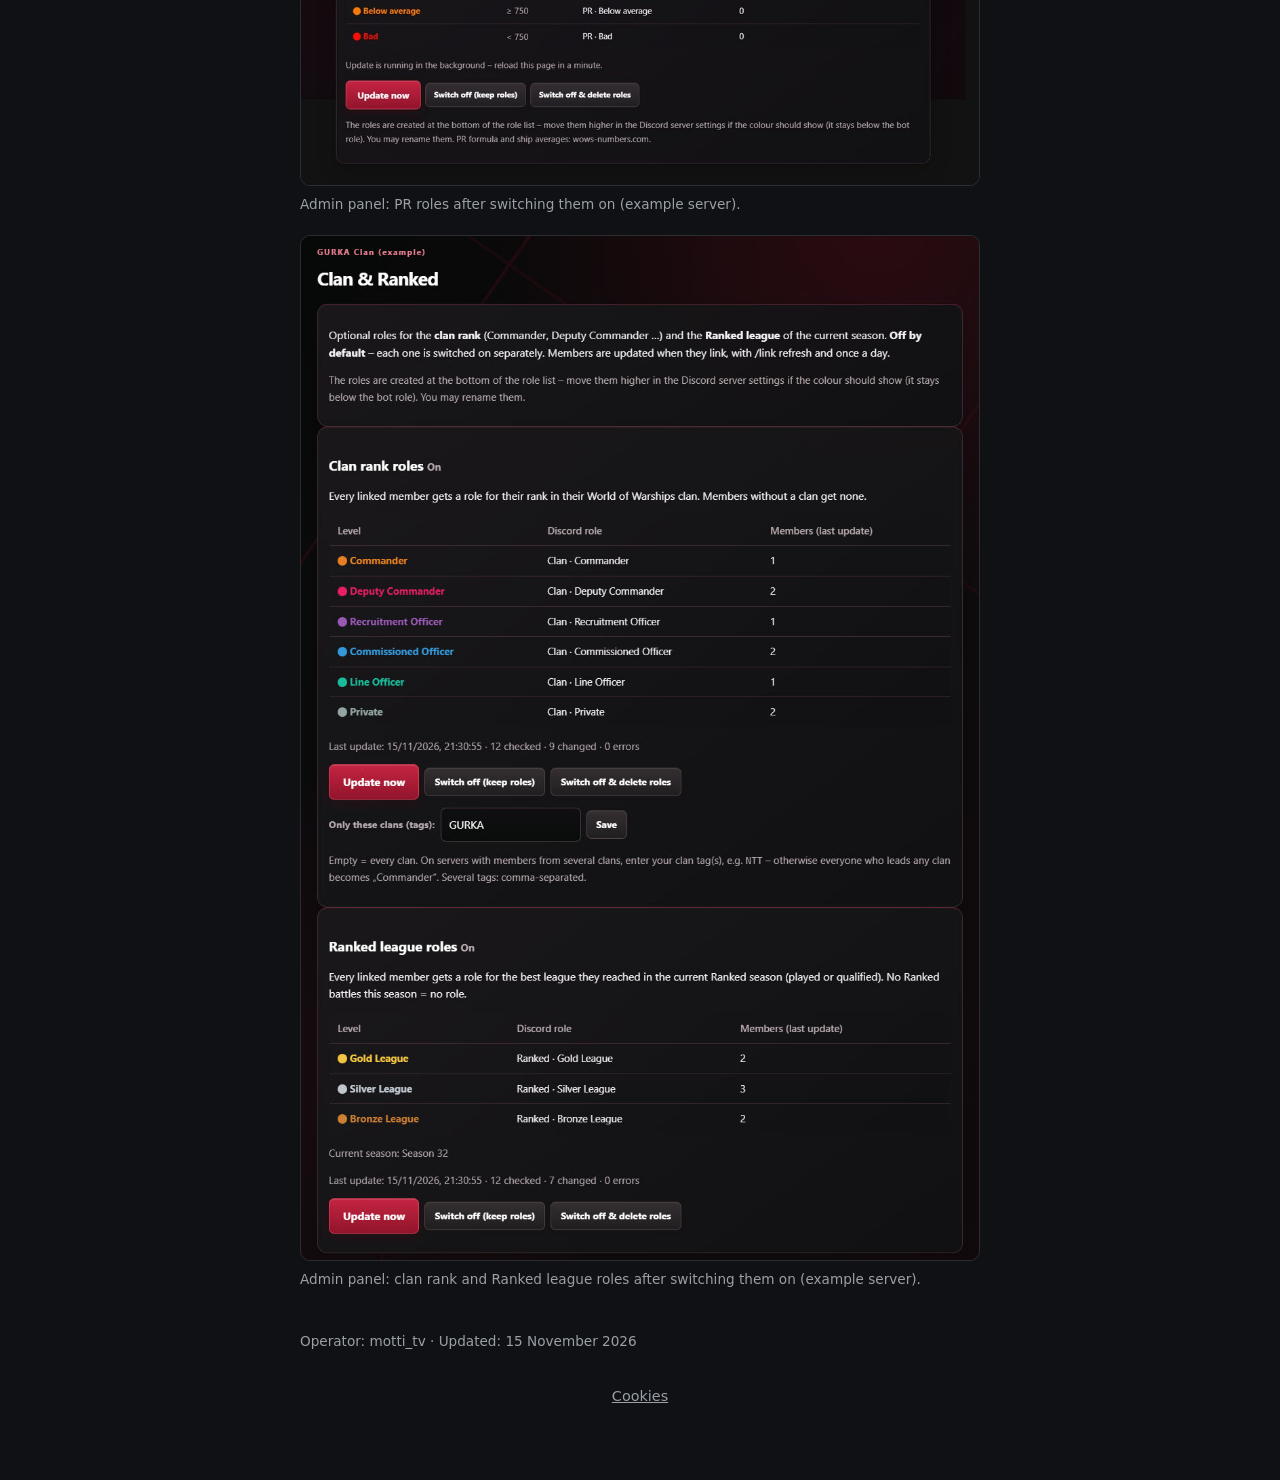
==== commit 95289bdb: "Clan rank & Ranked league roles: features with screenshots, setup step 8, privacy 3.5, terms (update" ====
--- a/index.html
+++ b/index.html
@@ -69,13 +69,21 @@
             wows-numbers.com. <strong>Off by default</strong> – nothing changes on a server until an admin switches it on.
             Meant for <strong>World of Warships clan servers</strong> – not recommended for WoWS community servers. Clan and
             community on one server? PR roles can be limited to your clan role.</li>
+          <li><strong>New – clan rank &amp; Ranked roles (optional):</strong> a role for each member’s <strong>rank in their clan</strong>
+            (Commander, Deputy Commander, Recruitment Officer, Commissioned Officer, Line Officer, Private) and for the
+            <strong>Ranked league</strong> they reached in the current season (Gold, Silver, Bronze). Both are <strong>off by default</strong>
+            and switched on separately. Clan rank roles can be limited to your clan tag.</li>
         </ul>
         <figure class="shot">
           <img src="img/pr-roles-en.jpg" alt="WG-Link admin panel: PR roles page" loading="lazy" width="1000" height="966" />
           <figcaption>Admin panel: PR roles after switching them on (example server).</figcaption>
         </figure>
+        <figure class="shot">
+          <img src="img/game-roles-en.jpg" alt="WG-Link admin panel: Clan &amp; Ranked page" loading="lazy" width="1000" height="1510" />
+          <figcaption>Admin panel: clan rank and Ranked league roles after switching them on (example server).</figcaption>
+        </figure>
       </section>
-      <footer>Operator: motti_tv · Updated: 30 September 2026</footer>
+      <footer>Operator: motti_tv · Updated: 15 November 2026</footer>
     </article>
 
     <article class="lang-block" data-lang="de" data-title="WG-Link">
@@ -109,13 +117,21 @@
             von wows-numbers.com. <strong>Standardmäßig aus</strong> – auf einem Server ändert sich nichts, bis ein Admin es einschaltet.
             Gedacht für <strong>World-of-Warships-Clan-Server</strong> – für WoWS-Community-Server nicht empfohlen. Clan und
             Community auf einem Server? PR-Rollen lassen sich auf deine Clan-Rolle beschränken.</li>
+          <li><strong>Neu – Clan-Rang- &amp; Ranked-Rollen (optional):</strong> eine Rolle für den <strong>Rang im Clan</strong>
+            (Kommandant, Stellv. Kommandant, Rekrutierungsoffizier, Stabsoffizier, Linienoffizier, Gefreiter) und für die
+            <strong>Ranked-Liga</strong> der aktuellen Saison (Gold, Silber, Bronze). Beides ist <strong>standardmäßig aus</strong>
+            und wird einzeln eingeschaltet. Clan-Rang-Rollen lassen sich auf deinen Clan-Tag beschränken.</li>
         </ul>
         <figure class="shot">
           <img src="img/pr-roles-de.jpg" alt="WG-Link Admin-Panel: Seite PR-Rollen" loading="lazy" width="1000" height="966" />
           <figcaption>Admin-Panel: PR-Rollen nach dem Einschalten (Beispiel-Server).</figcaption>
         </figure>
+        <figure class="shot">
+          <img src="img/game-roles-de.jpg" alt="WG-Link Admin-Panel: Seite Clan &amp; Ranked" loading="lazy" width="1000" height="1510" />
+          <figcaption>Admin-Panel: Clan-Rang- und Ranked-Liga-Rollen nach dem Einschalten (Beispiel-Server).</figcaption>
+        </figure>
       </section>
-      <footer>Betreiber: motti_tv · Stand: 30. September 2026</footer>
+      <footer>Betreiber: motti_tv · Stand: 15. November 2026</footer>
     </article>
 
     <article class="lang-block" data-lang="pl" data-title="WG-Link">
@@ -149,13 +165,21 @@
             wows-numbers.com. <strong>Domyślnie wyłączone</strong> – na serwerze nic się nie zmienia, dopóki admin tego nie włączy.
             Przeznaczone dla <strong>serwerów klanów World of Warships</strong> – niezalecane dla serwerów społeczności WoWS. Klan
             i społeczność na jednym serwerze? Role PR można ograniczyć do roli klanu.</li>
+          <li><strong>Nowość – role rangi w klanie i rankingowe (opcjonalnie):</strong> rola za <strong>rangę w klanie</strong>
+            (Dowódca, Zastępca dowódcy, Oficer rekrutacyjny, Oficer sztabowy, Oficer liniowy, Szeregowy) oraz za
+            <strong>ligę rankingową</strong> bieżącego sezonu (Złota, Srebrna, Brązowa). Obie są <strong>domyślnie wyłączone</strong>
+            i włączane osobno. Role rangi w klanie można ograniczyć do tagu twojego klanu.</li>
         </ul>
         <figure class="shot">
           <img src="img/pr-roles-pl.jpg" alt="Panel admina WG-Link: strona Role PR" loading="lazy" width="1000" height="966" />
           <figcaption>Panel admina: role PR po włączeniu (przykładowy serwer).</figcaption>
         </figure>
+        <figure class="shot">
+          <img src="img/game-roles-pl.jpg" alt="Panel admina WG-Link: strona Klan i Rankingowe" loading="lazy" width="1000" height="1510" />
+          <figcaption>Panel admina: role rangi w klanie i lig rankingowych po włączeniu (przykładowy serwer).</figcaption>
+        </figure>
       </section>
-      <footer>Prowadzący: motti_tv · Stan: 30 września 2026</footer>
+      <footer>Prowadzący: motti_tv · Stan: 15 listopada 2026</footer>
     </article>
     <p class="cookie-line"><a href="#cookies" data-cookie-info>Cookies</a></p>
   </main>
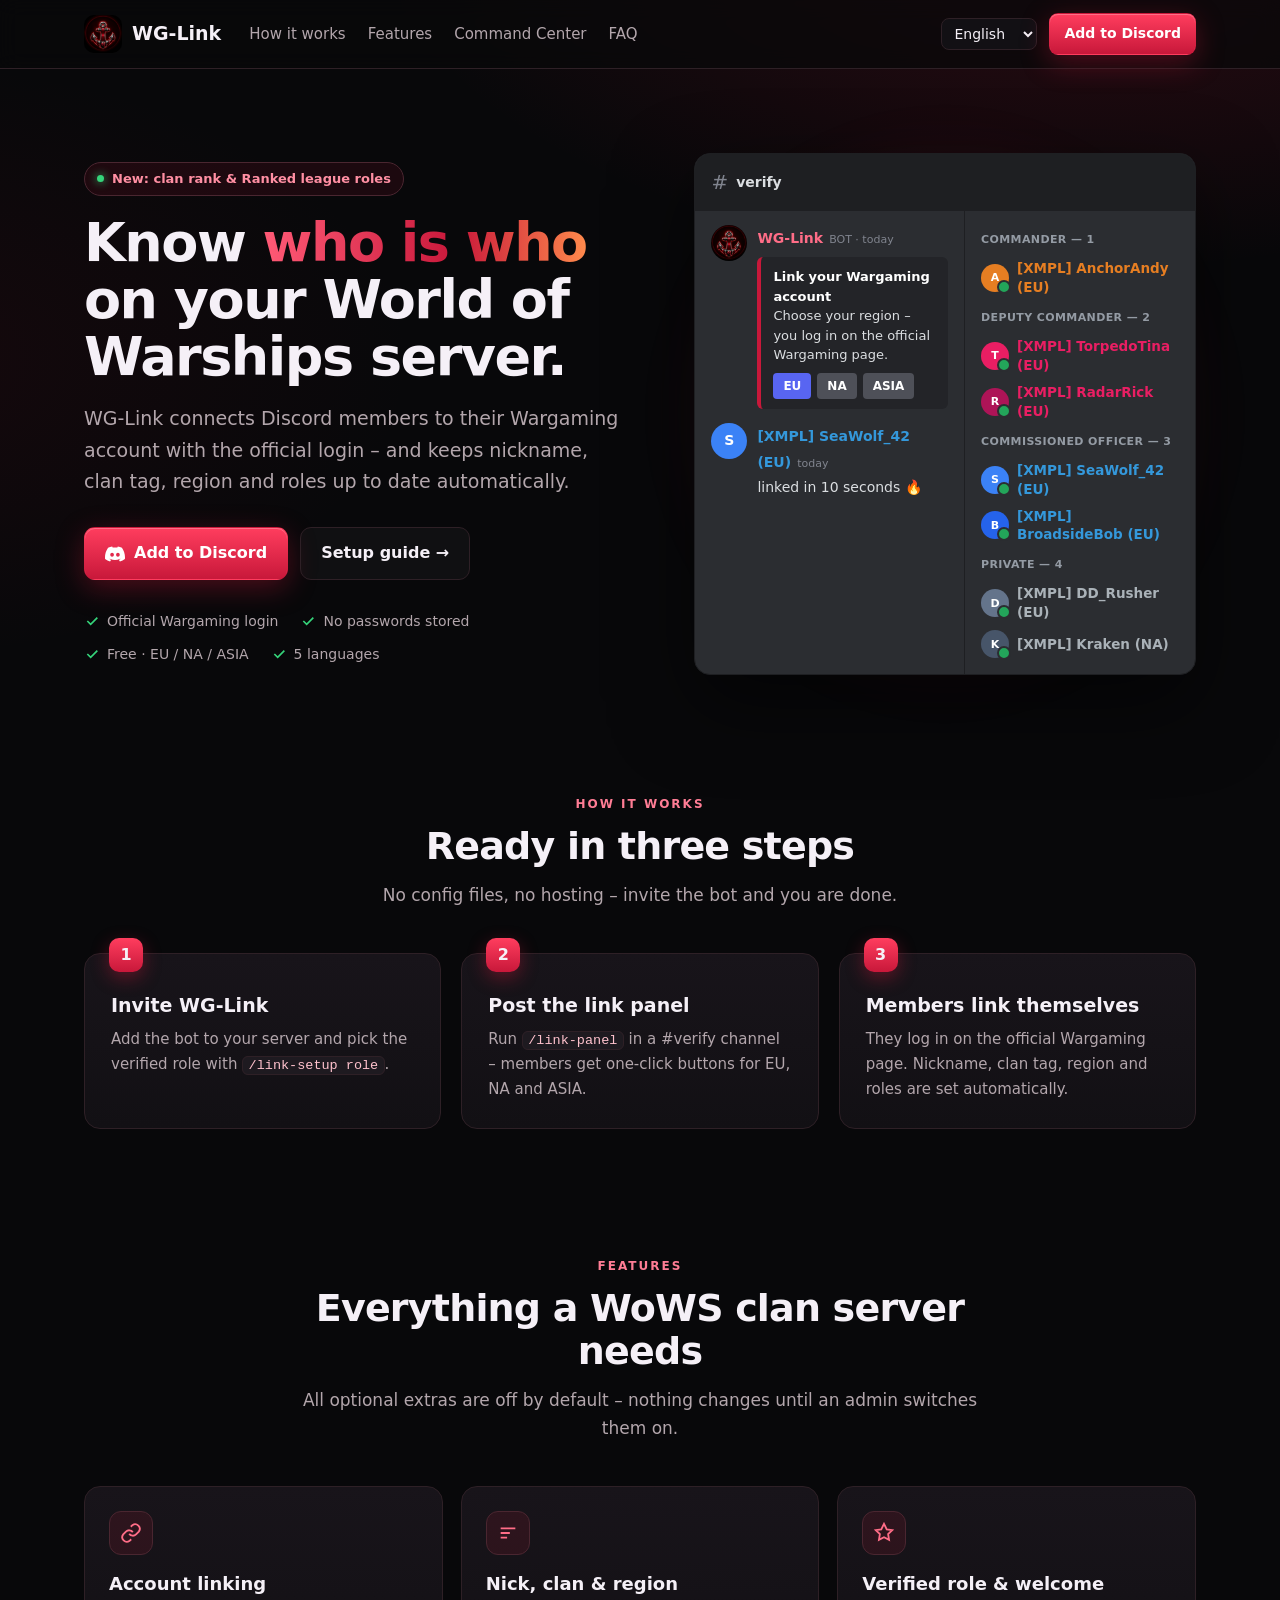
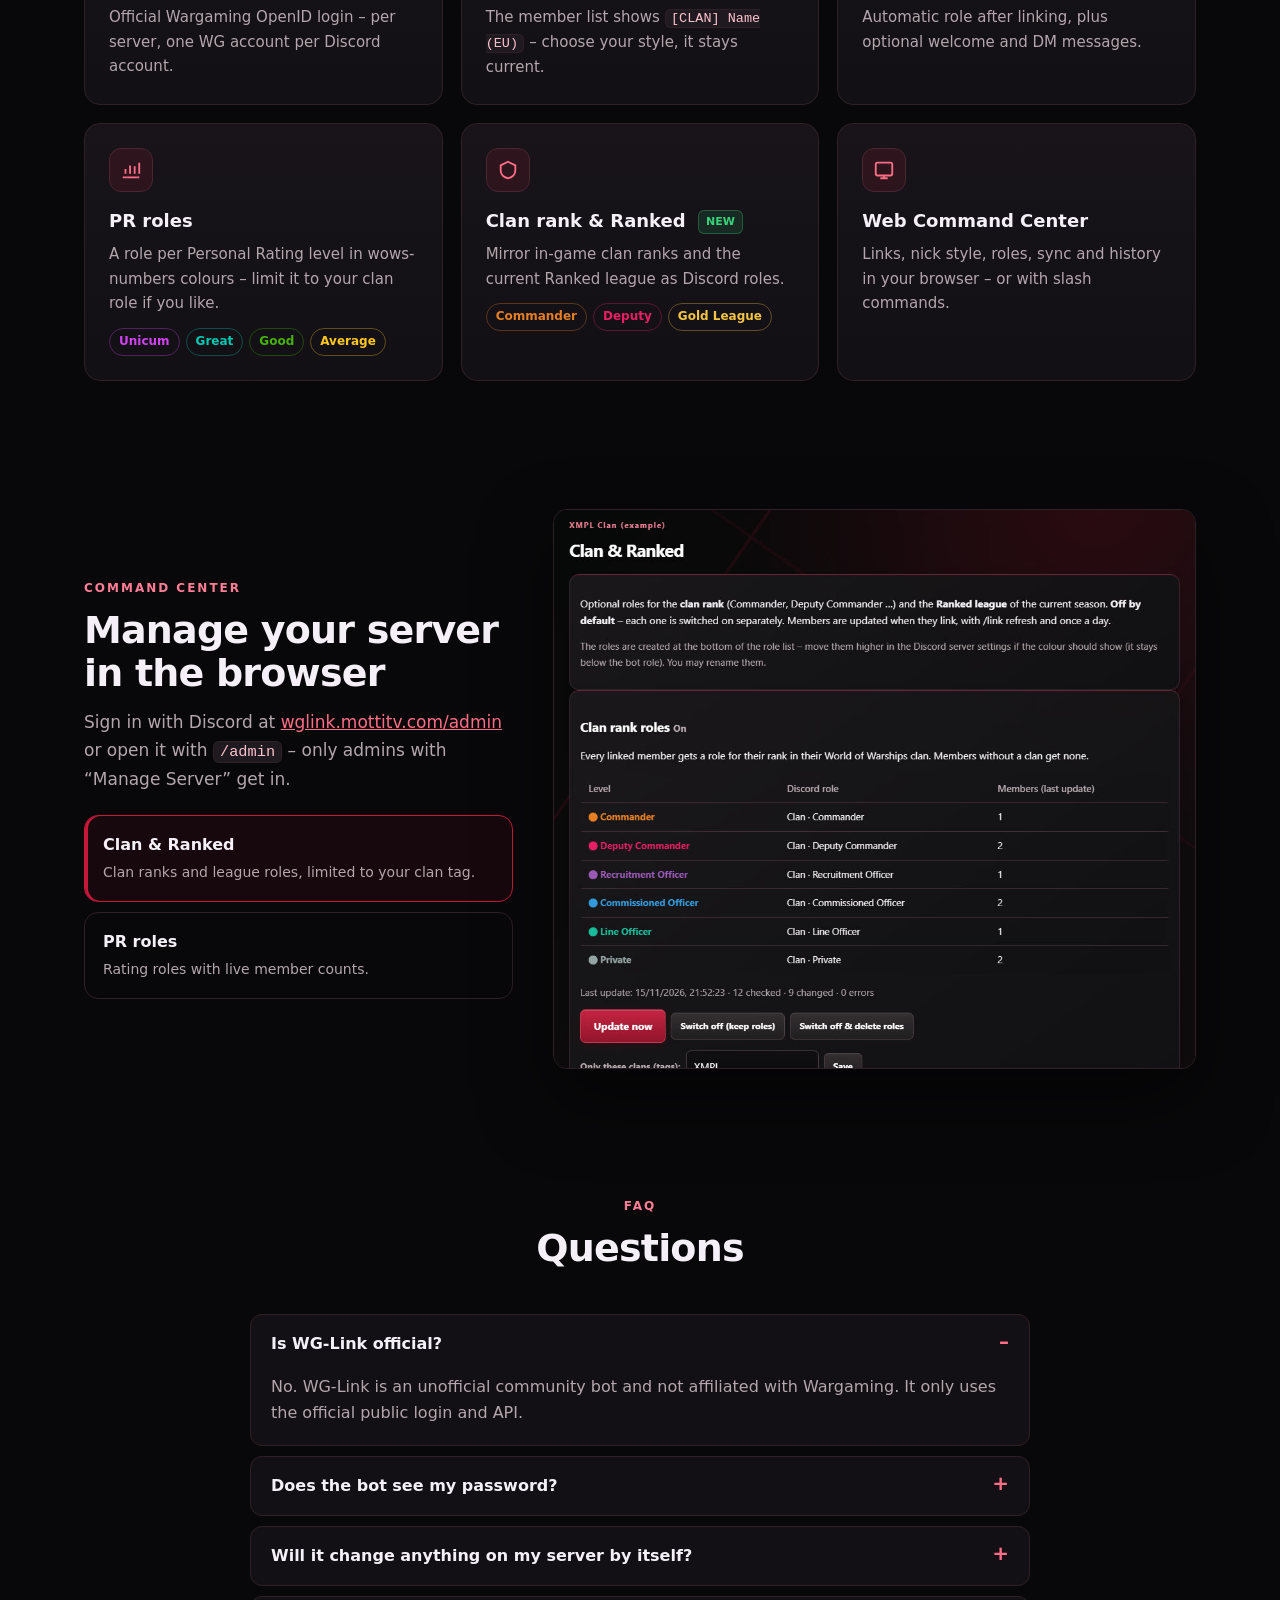
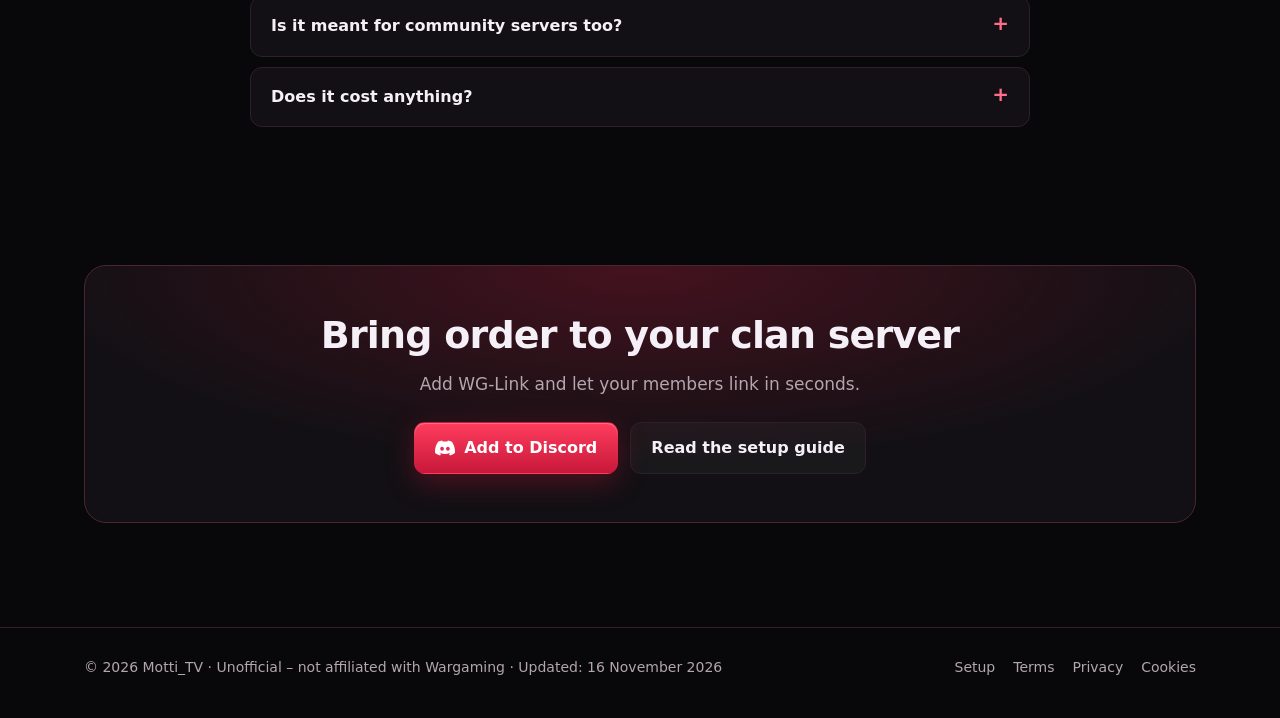
==== commit 710073ea: "New look: landing page (hero, Discord preview, steps, features, Command Center, FAQ) in EN/DE/PL; su" ====
--- a/index.html
+++ b/index.html
@@ -3,10 +3,15 @@
 <head>
   <meta charset="utf-8" />
   <meta name="viewport" content="width=device-width, initial-scale=1" />
-  <title>WG-Link</title>
+  <title>WG-Link – World of Warships account linking for Discord</title>
+  <meta name="description" content="WG-Link links Discord members to their World of Warships / Wargaming account with the official login and keeps nickname, clan tag, region and roles up to date." />
+  <meta property="og:title" content="WG-Link – World of Warships account linking for Discord" />
+  <meta property="og:description" content="Know who is who on your WoWS server: official Wargaming login, clan-tag nicknames, PR, clan rank and Ranked roles." />
+  <meta property="og:image" content="https://mottitv.github.io/wg-link/img/banner.jpg" />
+  <link rel="icon" href="img/logo-128.png" />
   <script>
     (function () {
-      var titles = { en: "WG-Link", de: "WG-Link", pl: "WG-Link" };
+      var titles = { en: 'WG-Link – World of Warships account linking for Discord', de: 'WG-Link – World-of-Warships-Konten mit Discord verknüpfen', pl: 'WG-Link – łączenie kont World of Warships z Discordem' };
       var q = new URLSearchParams(location.search).get("lang");
       var stored = "";
       try { stored = localStorage.getItem("wg_lang") || ""; } catch (e) {}
@@ -20,170 +25,300 @@
       if (titles[pick]) document.title = titles[pick];
     })();
   </script>
-  <link rel="stylesheet" href="site.css?v=2" />
+  <link rel="stylesheet" href="site.css?v=3" />
   <link rel="stylesheet" href="cookies.css?v=1" />
 </head>
 <body class="home">
-  <main>
-    <div class="topbar">
-      <div class="lang-wrap">
-        <span class="lang-kicker" data-lang="en">Language</span>
-        <span class="lang-kicker" data-lang="de">Sprache</span>
-        <span class="lang-kicker" data-lang="pl">Język</span>
-        <select class="lang-select" id="lang" aria-label="Language">
-          <option value="en">English</option>
-          <option value="de">Deutsch</option>
-          <option value="pl">Polski</option>
-        </select>
-      </div>
-    </div>
-
-    <article class="lang-block" data-lang="en" data-title="WG-Link">
-      <h1>WG-Link</h1>
-      <p class="lead">
-        Discord bot that links World of Warships / Wargaming accounts.
-        Setup for server admins, plus the legal documents.
-      </p>
-      <div class="cards">
-        <a class="card" href="setup.html">
-          <strong>Setup</strong>
-          <span>Set up WG-Link after you invite the bot</span>
-        </a>
-        <a class="card" href="terms-of-service.html">
-          <strong>Terms of Service</strong>
-          <span>Rules for using the bot</span>
-        </a>
-        <a class="card" href="privacy-policy.html">
-          <strong>Privacy Policy</strong>
-          <span>Which data is stored</span>
-        </a>
-      </div>
-      <section class="features" id="features">
-        <h2>Features</h2>
-        <ul>
-          <li><strong>Link accounts:</strong> members link their Wargaming account with the official login – on each server separately.</li>
-          <li><strong>Nick, clan and region:</strong> the member list shows the in-game name, clan tag and WoWS region.</li>
-          <li><strong>Verified role</strong> and <strong>welcome message</strong> for new members.</li>
-          <li><strong>Web admin panel:</strong> links, nick style, roles, sync and history – or with Discord commands.</li>
-          <li><strong>New – PR roles (optional):</strong> a role for each member’s Personal Rating level, in the colours of
-            wows-numbers.com. <strong>Off by default</strong> – nothing changes on a server until an admin switches it on.
-            Meant for <strong>World of Warships clan servers</strong> – not recommended for WoWS community servers. Clan and
-            community on one server? PR roles can be limited to your clan role.</li>
-          <li><strong>New – clan rank &amp; Ranked roles (optional):</strong> a role for each member’s <strong>rank in their clan</strong>
-            (Commander, Deputy Commander, Recruitment Officer, Commissioned Officer, Line Officer, Private) and for the
-            <strong>Ranked league</strong> they reached in the current season (Gold, Silver, Bronze). Both are <strong>off by default</strong>
-            and switched on separately. Clan rank roles can be limited to your clan tag.</li>
-        </ul>
-        <figure class="shot">
-          <img src="img/pr-roles-en.jpg" alt="WG-Link admin panel: PR roles page" loading="lazy" width="1000" height="966" />
-          <figcaption>Admin panel: PR roles after switching them on (example server).</figcaption>
-        </figure>
-        <figure class="shot">
-          <img src="img/game-roles-en.jpg" alt="WG-Link admin panel: Clan &amp; Ranked page" loading="lazy" width="1000" height="1510" />
-          <figcaption>Admin panel: clan rank and Ranked league roles after switching them on (example server).</figcaption>
-        </figure>
-      </section>
-      <footer>Operator: motti_tv · Updated: 15 November 2026</footer>
-    </article>
-
-    <article class="lang-block" data-lang="de" data-title="WG-Link">
-      <h1>WG-Link</h1>
-      <p class="lead">
-        Discord-Bot zur Verknüpfung mit World of Warships / Wargaming.
-        Einrichtung für Server-Admins, plus rechtliche Dokumente.
-      </p>
-      <div class="cards">
-        <a class="card" href="setup.html">
-          <strong>Einrichtung</strong>
-          <span>WG-Link einrichten, nachdem du den Bot eingeladen hast</span>
-        </a>
-        <a class="card" href="terms-of-service.html">
-          <strong>Nutzungsbedingungen</strong>
-          <span>Regeln zur Nutzung des Bots</span>
-        </a>
-        <a class="card" href="privacy-policy.html">
-          <strong>Datenschutzerklärung</strong>
-          <span>Welche Daten gespeichert werden</span>
-        </a>
-      </div>
-      <section class="features" id="features">
-        <h2>Funktionen</h2>
-        <ul>
-          <li><strong>Konten verknüpfen:</strong> Mitglieder verknüpfen ihr Wargaming-Konto über den offiziellen Login – auf jedem Server einzeln.</li>
-          <li><strong>Nick, Clan und Region:</strong> Die Mitgliederliste zeigt Ingame-Name, Clan-Tag und WoWS-Region.</li>
-          <li><strong>Verifizierungs-Rolle</strong> und <strong>Willkommensnachricht</strong> für neue Mitglieder.</li>
-          <li><strong>Web-Admin-Panel:</strong> Verknüpfungen, Nick-Stil, Rollen, Abgleich und Verlauf – oder per Discord-Befehl.</li>
-          <li><strong>Neu – PR-Rollen (optional):</strong> eine Rolle für die Personal-Rating-Stufe jedes Mitglieds, in den Farben
-            von wows-numbers.com. <strong>Standardmäßig aus</strong> – auf einem Server ändert sich nichts, bis ein Admin es einschaltet.
-            Gedacht für <strong>World-of-Warships-Clan-Server</strong> – für WoWS-Community-Server nicht empfohlen. Clan und
-            Community auf einem Server? PR-Rollen lassen sich auf deine Clan-Rolle beschränken.</li>
-          <li><strong>Neu – Clan-Rang- &amp; Ranked-Rollen (optional):</strong> eine Rolle für den <strong>Rang im Clan</strong>
-            (Kommandant, Stellv. Kommandant, Rekrutierungsoffizier, Stabsoffizier, Linienoffizier, Gefreiter) und für die
-            <strong>Ranked-Liga</strong> der aktuellen Saison (Gold, Silber, Bronze). Beides ist <strong>standardmäßig aus</strong>
-            und wird einzeln eingeschaltet. Clan-Rang-Rollen lassen sich auf deinen Clan-Tag beschränken.</li>
-        </ul>
-        <figure class="shot">
-          <img src="img/pr-roles-de.jpg" alt="WG-Link Admin-Panel: Seite PR-Rollen" loading="lazy" width="1000" height="966" />
-          <figcaption>Admin-Panel: PR-Rollen nach dem Einschalten (Beispiel-Server).</figcaption>
-        </figure>
-        <figure class="shot">
-          <img src="img/game-roles-de.jpg" alt="WG-Link Admin-Panel: Seite Clan &amp; Ranked" loading="lazy" width="1000" height="1510" />
-          <figcaption>Admin-Panel: Clan-Rang- und Ranked-Liga-Rollen nach dem Einschalten (Beispiel-Server).</figcaption>
-        </figure>
-      </section>
-      <footer>Betreiber: motti_tv · Stand: 15. November 2026</footer>
-    </article>
-
-    <article class="lang-block" data-lang="pl" data-title="WG-Link">
-      <h1>WG-Link</h1>
-      <p class="lead">
-        Bot Discord do łączenia kont World of Warships / Wargaming.
-        Konfiguracja dla administratorów serwera oraz dokumenty prawne.
-      </p>
-      <div class="cards">
-        <a class="card" href="setup.html">
-          <strong>Konfiguracja</strong>
-          <span>Skonfiguruj WG-Link po zaproszeniu bota</span>
-        </a>
-        <a class="card" href="terms-of-service.html">
-          <strong>Warunki korzystania</strong>
-          <span>Zasady korzystania z bota</span>
-        </a>
-        <a class="card" href="privacy-policy.html">
-          <strong>Polityka prywatności</strong>
-          <span>Jakie dane są przechowywane</span>
-        </a>
-      </div>
-      <section class="features" id="features">
-        <h2>Funkcje</h2>
-        <ul>
-          <li><strong>Łączenie kont:</strong> członkowie łączą konto Wargaming przez oficjalne logowanie – na każdym serwerze osobno.</li>
-          <li><strong>Nick, klan i region:</strong> lista członków pokazuje nick z gry, tag klanu i region WoWS.</li>
-          <li><strong>Rola weryfikacji</strong> i <strong>wiadomość powitalna</strong> dla nowych członków.</li>
-          <li><strong>Panel www dla adminów:</strong> połączenia, styl nicku, role, synchronizacja i historia – albo komendami Discorda.</li>
-          <li><strong>Nowość – role PR (opcjonalnie):</strong> rola za poziom Personal Rating każdego członka, w kolorach
-            wows-numbers.com. <strong>Domyślnie wyłączone</strong> – na serwerze nic się nie zmienia, dopóki admin tego nie włączy.
-            Przeznaczone dla <strong>serwerów klanów World of Warships</strong> – niezalecane dla serwerów społeczności WoWS. Klan
-            i społeczność na jednym serwerze? Role PR można ograniczyć do roli klanu.</li>
-          <li><strong>Nowość – role rangi w klanie i rankingowe (opcjonalnie):</strong> rola za <strong>rangę w klanie</strong>
-            (Dowódca, Zastępca dowódcy, Oficer rekrutacyjny, Oficer sztabowy, Oficer liniowy, Szeregowy) oraz za
-            <strong>ligę rankingową</strong> bieżącego sezonu (Złota, Srebrna, Brązowa). Obie są <strong>domyślnie wyłączone</strong>
-            i włączane osobno. Role rangi w klanie można ograniczyć do tagu twojego klanu.</li>
-        </ul>
-        <figure class="shot">
-          <img src="img/pr-roles-pl.jpg" alt="Panel admina WG-Link: strona Role PR" loading="lazy" width="1000" height="966" />
-          <figcaption>Panel admina: role PR po włączeniu (przykładowy serwer).</figcaption>
-        </figure>
-        <figure class="shot">
-          <img src="img/game-roles-pl.jpg" alt="Panel admina WG-Link: strona Klan i Rankingowe" loading="lazy" width="1000" height="1510" />
-          <figcaption>Panel admina: role rangi w klanie i lig rankingowych po włączeniu (przykładowy serwer).</figcaption>
-        </figure>
-      </section>
-      <footer>Prowadzący: motti_tv · Stan: 15 listopada 2026</footer>
-    </article>
-    <p class="cookie-line"><a href="#cookies" data-cookie-info>Cookies</a></p>
-  </main>
-  <script src="lang.js?v=1"></script>
-  <script src="cookies.js?v=1" defer></script>
+<header class="site-nav">
+  <div class="wrap">
+    <a class="brand" href="index.html"><img src="img/logo-128.png" alt="" width="38" height="38">WG-Link</a>
+    <span class="nav-links" data-lang="en"><a href="#how-en">How it works</a><a href="#features-en">Features</a><a href="#panel-en">Command Center</a><a href="#faq-en">FAQ</a></span><span class="nav-links" data-lang="de"><a href="#how-de">So geht's</a><a href="#features-de">Funktionen</a><a href="#panel-de">Command Center</a><a href="#faq-de">FAQ</a></span><span class="nav-links" data-lang="pl"><a href="#how-pl">Jak to działa</a><a href="#features-pl">Funkcje</a><a href="#panel-pl">Command Center</a><a href="#faq-pl">FAQ</a></span>
+    <div class="nav-right">
+      <select class="lang-select" id="lang" aria-label="Language">
+        <option value="en">English</option>
+        <option value="de">Deutsch</option>
+        <option value="pl">Polski</option>
+      </select>
+      <a class="btn btn-primary btn-sm" href="https://discord.com/oauth2/authorize?client_id=1534748705679216780&amp;permissions=402738176&amp;scope=bot%20applications.commands" rel="noopener"><span class="lang-inline" data-lang="en">Add to Discord</span><span class="lang-inline" data-lang="de">Zu Discord hinzufügen</span><span class="lang-inline" data-lang="pl">Dodaj do Discorda</span></a>
+    </div>
+  </div>
+</header>
+<main>
+  <div class="lang-block" data-lang="en" data-title="WG-Link – World of Warships account linking for Discord">
+  <section class="hero">
+    <div class="wrap">
+      <div>
+        <span class="eyebrow"><span class="dot"></span>New: clan rank &amp; Ranked league roles</span>
+        <h1>Know <span class="grad">who is who</span> on your World of Warships server.</h1>
+        <p class="lead">WG-Link connects Discord members to their Wargaming account with the official login – and keeps nickname, clan tag, region and roles up to date automatically.</p>
+        <div class="cta">
+          <a class="btn btn-primary" href="https://discord.com/oauth2/authorize?client_id=1534748705679216780&amp;permissions=402738176&amp;scope=bot%20applications.commands" rel="noopener"><svg viewBox="0 0 24 24" fill="currentColor"><path d="M20.3 4.4A19.8 19.8 0 0 0 15.4 3l-.6 1.3a18.4 18.4 0 0 0-5.6 0L8.6 3a19.7 19.7 0 0 0-4.9 1.4C.6 9-.3 13.5.1 18a19.9 19.9 0 0 0 6 3l1.3-2a12.9 12.9 0 0 1-2-1l.5-.4a14.2 14.2 0 0 0 12.2 0l.5.4c-.6.4-1.3.7-2 1l1.3 2a19.8 19.8 0 0 0 6-3c.5-5.2-.9-9.7-3.6-13.6ZM8.5 15.3c-1.2 0-2.2-1.1-2.2-2.4s1-2.4 2.2-2.4 2.2 1.1 2.2 2.4-1 2.4-2.2 2.4Zm7 0c-1.2 0-2.2-1.1-2.2-2.4s1-2.4 2.2-2.4 2.2 1.1 2.2 2.4-1 2.4-2.2 2.4Z"/></svg>Add to Discord</a>
+          <a class="btn btn-ghost" href="setup.html">Setup guide →</a>
+        </div>
+        <div class="trust"><span><svg viewBox="0 0 24 24" fill="none" stroke="currentColor" stroke-width="2.5"><path d="M5 12l5 5L20 7"/></svg>Official Wargaming login</span><span><svg viewBox="0 0 24 24" fill="none" stroke="currentColor" stroke-width="2.5"><path d="M5 12l5 5L20 7"/></svg>No passwords stored</span><span><svg viewBox="0 0 24 24" fill="none" stroke="currentColor" stroke-width="2.5"><path d="M5 12l5 5L20 7"/></svg>Free · EU / NA / ASIA</span><span><svg viewBox="0 0 24 24" fill="none" stroke="currentColor" stroke-width="2.5"><path d="M5 12l5 5L20 7"/></svg>5 languages</span></div>
+      </div>
+      <div class="glow">
+        <div class="discord" aria-hidden="true">
+          <div class="d-head"><span class="hash">#</span>verify</div>
+          <div class="d-body">
+            <div class="d-chat">
+              <div class="msg"><div class="av av-bot"><img src="img/logo-128.png" alt=""></div>
+                <div><span class="name" style="color:#ff6d87">WG-Link</span><span class="time">BOT · today</span>
+                  <div class="embed"><b>Link your Wargaming account</b><br>Choose your region – you log in on the official Wargaming page.
+                    <div class="btns"><span class="on">EU</span><span>NA</span><span>ASIA</span></div></div></div></div>
+              <div class="msg"><div class="av" style="background:#3b82f6">S</div>
+                <div><span class="name" style="color:#3498db">[XMPL] SeaWolf_42 (EU)</span><span class="time">today</span>
+                  <div class="txt">linked in 10 seconds 🔥</div></div></div>
+            </div>
+            <div class="d-members">
+              <div class="grp">Commander — 1</div>
+              <div class="mem" style="color:#e67e22"><div class="av" style="background:#e67e22">A</div>[XMPL] AnchorAndy (EU)</div>
+              <div class="grp">Deputy Commander — 2</div>
+              <div class="mem" style="color:#e91e63"><div class="av" style="background:#e91e63">T</div>[XMPL] TorpedoTina (EU)</div>
+              <div class="mem" style="color:#e91e63"><div class="av" style="background:#ad1457">R</div>[XMPL] RadarRick (EU)</div>
+              <div class="grp">Commissioned Officer — 3</div>
+              <div class="mem new" style="color:#3498db"><div class="av" style="background:#3b82f6">S</div>[XMPL] SeaWolf_42 (EU)</div>
+              <div class="mem" style="color:#3498db"><div class="av" style="background:#2563eb">B</div>[XMPL] BroadsideBob (EU)</div>
+              <div class="grp">Private — 4</div>
+              <div class="mem" style="color:#aab2b8"><div class="av" style="background:#64748b">D</div>[XMPL] DD_Rusher (EU)</div>
+              <div class="mem" style="color:#aab2b8"><div class="av" style="background:#475569">K</div>[XMPL] Kraken (NA)</div>
+            </div>
+          </div>
+        </div>
+      </div>
+    </div>
+  </section>
+
+  <section id="how-en" class="anchor-how">
+    <div class="wrap">
+      <div class="sec-head"><div class="kicker">How it works</div><h2>Ready in three steps</h2><p class="sub">No config files, no hosting – invite the bot and you are done.</p></div>
+      <div class="steps"><div class="step"><h3>Invite WG-Link</h3><p>Add the bot to your server and pick the verified role with <code>/link-setup role</code>.</p></div><div class="step"><h3>Post the link panel</h3><p>Run <code>/link-panel</code> in a #verify channel – members get one-click buttons for EU, NA and ASIA.</p></div><div class="step"><h3>Members link themselves</h3><p>They log in on the official Wargaming page. Nickname, clan tag, region and roles are set automatically.</p></div></div>
+    </div>
+  </section>
+
+  <section id="features-en" class="anchor-features">
+    <div class="wrap">
+      <div class="sec-head"><div class="kicker">Features</div><h2>Everything a WoWS clan server needs</h2><p class="sub">All optional extras are off by default – nothing changes until an admin switches them on.</p></div>
+      <div class="grid"><div class="card"><div class="ico"><svg viewBox="0 0 24 24" fill="none" stroke="currentColor" stroke-width="2"><path d="M10 13a5 5 0 0 0 7.5.5l3-3a5 5 0 0 0-7-7l-1.7 1.7"/><path d="M14 11a5 5 0 0 0-7.5-.5l-3 3a5 5 0 0 0 7 7l1.7-1.7"/></svg></div><h3>Account linking</h3><p>Official Wargaming OpenID login – per server, one WG account per Discord account.</p></div><div class="card"><div class="ico"><svg viewBox="0 0 24 24" fill="none" stroke="currentColor" stroke-width="2"><path d="M4 7h16M4 12h10M4 17h7"/></svg></div><h3>Nick, clan &amp; region</h3><p>The member list shows <code>[CLAN] Name (EU)</code> – choose your style, it stays current.</p></div><div class="card"><div class="ico"><svg viewBox="0 0 24 24" fill="none" stroke="currentColor" stroke-width="2"><path d="M12 2l3 6 6 .9-4.5 4.3 1 6.3L12 16.6 6.5 19.5l1-6.3L3 8.9 9 8z"/></svg></div><h3>Verified role &amp; welcome</h3><p>Automatic role after linking, plus optional welcome and DM messages.</p></div><div class="card"><div class="ico"><svg viewBox="0 0 24 24" fill="none" stroke="currentColor" stroke-width="2"><path d="M3 20h18M6 16v-5M11 16V7M16 16v-8M21 16V4"/></svg></div><h3>PR roles</h3><p>A role per Personal Rating level in wows-numbers colours – limit it to your clan role if you like.</p><div class="chips"><span class="chip" style="color:#d042f3;border-color:#d042f355">Unicum</span><span class="chip" style="color:#02c9b3;border-color:#02c9b355">Great</span><span class="chip" style="color:#44b300;border-color:#44b30055">Good</span><span class="chip" style="color:#ffc71f;border-color:#ffc71f55">Average</span></div></div><div class="card"><div class="ico"><svg viewBox="0 0 24 24" fill="none" stroke="currentColor" stroke-width="2"><path d="M12 3l8 4v5c0 5-3.5 8-8 9-4.5-1-8-4-8-9V7z"/></svg></div><h3>Clan rank &amp; Ranked <span class="tag">NEW</span></h3><p>Mirror in-game clan ranks and the current Ranked league as Discord roles.</p><div class="chips"><span class="chip" style="color:#e67e22;border-color:#e67e2255">Commander</span><span class="chip" style="color:#e91e63;border-color:#e91e6355">Deputy</span><span class="chip" style="color:#f5c542;border-color:#f5c54255">Gold League</span></div></div><div class="card"><div class="ico"><svg viewBox="0 0 24 24" fill="none" stroke="currentColor" stroke-width="2"><rect x="3" y="4" width="18" height="14" rx="2"/><path d="M8 21h8M12 18v3"/></svg></div><h3>Web Command Center</h3><p>Links, nick style, roles, sync and history in your browser – or with slash commands.</p></div></div>
+    </div>
+  </section>
+
+  <section id="panel-en" class="anchor-panel">
+    <div class="wrap show">
+      <div>
+        <div class="kicker">Command Center</div><h2>Manage your server in the browser</h2>
+        <p class="sub" style="margin-bottom:22px">Sign in with Discord at <a href="https://wglink.mottitv.com/admin">wglink.mottitv.com/admin</a> or open it with <code>/admin</code> – only admins with “Manage Server” get in.</p>
+        <div class="tabs"><button class="tab on" type="button" data-i="0"><b>Clan &amp; Ranked</b><span>Clan ranks and league roles, limited to your clan tag.</span></button><button class="tab" type="button" data-i="1"><b>PR roles</b><span>Rating roles with live member counts.</span></button></div>
+      </div>
+      <div class="shot"><img class="on" src="img/game-roles-en.jpg" alt="WG-Link admin panel: Clan &amp; Ranked page" loading="lazy" width="1000" height="1510"><img src="img/pr-roles-en.jpg" alt="WG-Link admin panel: PR roles page" loading="lazy" width="1000" height="966"></div>
+    </div>
+  </section>
+
+  <section id="faq-en" class="anchor-faq">
+    <div class="wrap">
+      <div class="sec-head"><div class="kicker">FAQ</div><h2>Questions</h2></div>
+      <div class="faq"><details open><summary>Is WG-Link official?</summary><p>No. WG-Link is an unofficial community bot and not affiliated with Wargaming. It only uses the official public login and API.</p></details><details><summary>Does the bot see my password?</summary><p>Never. You log in on Wargaming's own page; WG-Link only receives your public account ID and nickname.</p></details><details><summary>Will it change anything on my server by itself?</summary><p>Only what you set up: verified role and nickname. PR, clan rank and Ranked roles stay off until you switch them on.</p></details><details><summary>Is it meant for community servers too?</summary><p>Linking and nicknames work everywhere. PR roles are meant for clan servers – on mixed servers limit them to your clan role or clan tag.</p></details><details><summary>Does it cost anything?</summary><p>No – WG-Link is a free, private, non-commercial project.</p></details></div>
+    </div>
+  </section>
+
+  <section>
+    <div class="wrap">
+      <div class="band">
+        <h2>Bring order to your clan server</h2>
+        <p class="sub">Add WG-Link and let your members link in seconds.</p>
+        <div class="cta"><a class="btn btn-primary" href="https://discord.com/oauth2/authorize?client_id=1534748705679216780&amp;permissions=402738176&amp;scope=bot%20applications.commands" rel="noopener"><svg viewBox="0 0 24 24" fill="currentColor"><path d="M20.3 4.4A19.8 19.8 0 0 0 15.4 3l-.6 1.3a18.4 18.4 0 0 0-5.6 0L8.6 3a19.7 19.7 0 0 0-4.9 1.4C.6 9-.3 13.5.1 18a19.9 19.9 0 0 0 6 3l1.3-2a12.9 12.9 0 0 1-2-1l.5-.4a14.2 14.2 0 0 0 12.2 0l.5.4c-.6.4-1.3.7-2 1l1.3 2a19.8 19.8 0 0 0 6-3c.5-5.2-.9-9.7-3.6-13.6ZM8.5 15.3c-1.2 0-2.2-1.1-2.2-2.4s1-2.4 2.2-2.4 2.2 1.1 2.2 2.4-1 2.4-2.2 2.4Zm7 0c-1.2 0-2.2-1.1-2.2-2.4s1-2.4 2.2-2.4 2.2 1.1 2.2 2.4-1 2.4-2.2 2.4Z"/></svg>Add to Discord</a><a class="btn btn-ghost" href="setup.html">Read the setup guide</a></div>
+      </div>
+    </div>
+  </section>
+  </div>
+  <div class="lang-block" data-lang="de" data-title="WG-Link – World-of-Warships-Konten mit Discord verknüpfen">
+  <section class="hero">
+    <div class="wrap">
+      <div>
+        <span class="eyebrow"><span class="dot"></span>Neu: Clan-Rang- &amp; Ranked-Liga-Rollen</span>
+        <h1>Wisse, <span class="grad">wer wer ist</span> auf deinem World-of-Warships-Server.</h1>
+        <p class="lead">WG-Link verknüpft Discord-Mitglieder über den offiziellen Login mit ihrem Wargaming-Konto – und hält Nickname, Clan-Tag, Region und Rollen automatisch aktuell.</p>
+        <div class="cta">
+          <a class="btn btn-primary" href="https://discord.com/oauth2/authorize?client_id=1534748705679216780&amp;permissions=402738176&amp;scope=bot%20applications.commands" rel="noopener"><svg viewBox="0 0 24 24" fill="currentColor"><path d="M20.3 4.4A19.8 19.8 0 0 0 15.4 3l-.6 1.3a18.4 18.4 0 0 0-5.6 0L8.6 3a19.7 19.7 0 0 0-4.9 1.4C.6 9-.3 13.5.1 18a19.9 19.9 0 0 0 6 3l1.3-2a12.9 12.9 0 0 1-2-1l.5-.4a14.2 14.2 0 0 0 12.2 0l.5.4c-.6.4-1.3.7-2 1l1.3 2a19.8 19.8 0 0 0 6-3c.5-5.2-.9-9.7-3.6-13.6ZM8.5 15.3c-1.2 0-2.2-1.1-2.2-2.4s1-2.4 2.2-2.4 2.2 1.1 2.2 2.4-1 2.4-2.2 2.4Zm7 0c-1.2 0-2.2-1.1-2.2-2.4s1-2.4 2.2-2.4 2.2 1.1 2.2 2.4-1 2.4-2.2 2.4Z"/></svg>Zu Discord hinzufügen</a>
+          <a class="btn btn-ghost" href="setup.html">Zur Anleitung →</a>
+        </div>
+        <div class="trust"><span><svg viewBox="0 0 24 24" fill="none" stroke="currentColor" stroke-width="2.5"><path d="M5 12l5 5L20 7"/></svg>Offizieller Wargaming-Login</span><span><svg viewBox="0 0 24 24" fill="none" stroke="currentColor" stroke-width="2.5"><path d="M5 12l5 5L20 7"/></svg>Keine Passwörter gespeichert</span><span><svg viewBox="0 0 24 24" fill="none" stroke="currentColor" stroke-width="2.5"><path d="M5 12l5 5L20 7"/></svg>Kostenlos · EU / NA / ASIA</span><span><svg viewBox="0 0 24 24" fill="none" stroke="currentColor" stroke-width="2.5"><path d="M5 12l5 5L20 7"/></svg>5 Sprachen</span></div>
+      </div>
+      <div class="glow">
+        <div class="discord" aria-hidden="true">
+          <div class="d-head"><span class="hash">#</span>verify</div>
+          <div class="d-body">
+            <div class="d-chat">
+              <div class="msg"><div class="av av-bot"><img src="img/logo-128.png" alt=""></div>
+                <div><span class="name" style="color:#ff6d87">WG-Link</span><span class="time">BOT · heute</span>
+                  <div class="embed"><b>Verknüpfe dein Wargaming-Konto</b><br>Wähle deine Region – du meldest dich auf der offiziellen Wargaming-Seite an.
+                    <div class="btns"><span class="on">EU</span><span>NA</span><span>ASIA</span></div></div></div></div>
+              <div class="msg"><div class="av" style="background:#3b82f6">S</div>
+                <div><span class="name" style="color:#3498db">[XMPL] SeaWolf_42 (EU)</span><span class="time">heute</span>
+                  <div class="txt">in 10 Sekunden verknüpft 🔥</div></div></div>
+            </div>
+            <div class="d-members">
+              <div class="grp">Kommandant — 1</div>
+              <div class="mem" style="color:#e67e22"><div class="av" style="background:#e67e22">A</div>[XMPL] AnchorAndy (EU)</div>
+              <div class="grp">Stellv. Kommandant — 2</div>
+              <div class="mem" style="color:#e91e63"><div class="av" style="background:#e91e63">T</div>[XMPL] TorpedoTina (EU)</div>
+              <div class="mem" style="color:#e91e63"><div class="av" style="background:#ad1457">R</div>[XMPL] RadarRick (EU)</div>
+              <div class="grp">Stabsoffizier — 3</div>
+              <div class="mem new" style="color:#3498db"><div class="av" style="background:#3b82f6">S</div>[XMPL] SeaWolf_42 (EU)</div>
+              <div class="mem" style="color:#3498db"><div class="av" style="background:#2563eb">B</div>[XMPL] BroadsideBob (EU)</div>
+              <div class="grp">Gefreiter — 4</div>
+              <div class="mem" style="color:#aab2b8"><div class="av" style="background:#64748b">D</div>[XMPL] DD_Rusher (EU)</div>
+              <div class="mem" style="color:#aab2b8"><div class="av" style="background:#475569">K</div>[XMPL] Kraken (NA)</div>
+            </div>
+          </div>
+        </div>
+      </div>
+    </div>
+  </section>
+
+  <section id="how-de" class="anchor-how">
+    <div class="wrap">
+      <div class="sec-head"><div class="kicker">So geht's</div><h2>In drei Schritten fertig</h2><p class="sub">Keine Konfigurationsdateien, kein Hosting – Bot einladen, fertig.</p></div>
+      <div class="steps"><div class="step"><h3>WG-Link einladen</h3><p>Füge den Bot deinem Server hinzu und wähle mit <code>/link-setup role</code> die Verifiziert-Rolle.</p></div><div class="step"><h3>Link-Panel posten</h3><p>Führe <code>/link-panel</code> in einem #verify-Kanal aus – Mitglieder bekommen Buttons für EU, NA und ASIA.</p></div><div class="step"><h3>Mitglieder verknüpfen sich selbst</h3><p>Sie melden sich auf der offiziellen Wargaming-Seite an. Nickname, Clan-Tag, Region und Rollen werden automatisch gesetzt.</p></div></div>
+    </div>
+  </section>
+
+  <section id="features-de" class="anchor-features">
+    <div class="wrap">
+      <div class="sec-head"><div class="kicker">Funktionen</div><h2>Alles, was ein WoWS-Clan-Server braucht</h2><p class="sub">Alle optionalen Extras sind standardmäßig aus – nichts ändert sich, bis ein Admin sie einschaltet.</p></div>
+      <div class="grid"><div class="card"><div class="ico"><svg viewBox="0 0 24 24" fill="none" stroke="currentColor" stroke-width="2"><path d="M10 13a5 5 0 0 0 7.5.5l3-3a5 5 0 0 0-7-7l-1.7 1.7"/><path d="M14 11a5 5 0 0 0-7.5-.5l-3 3a5 5 0 0 0 7 7l1.7-1.7"/></svg></div><h3>Konten verknüpfen</h3><p>Offizieller Wargaming-OpenID-Login – pro Server, ein WG-Konto pro Discord-Konto.</p></div><div class="card"><div class="ico"><svg viewBox="0 0 24 24" fill="none" stroke="currentColor" stroke-width="2"><path d="M4 7h16M4 12h10M4 17h7"/></svg></div><h3>Nick, Clan &amp; Region</h3><p>Die Mitgliederliste zeigt <code>[CLAN] Name (EU)</code> – Stil wählbar, bleibt aktuell.</p></div><div class="card"><div class="ico"><svg viewBox="0 0 24 24" fill="none" stroke="currentColor" stroke-width="2"><path d="M12 2l3 6 6 .9-4.5 4.3 1 6.3L12 16.6 6.5 19.5l1-6.3L3 8.9 9 8z"/></svg></div><h3>Verifiziert-Rolle &amp; Willkommen</h3><p>Automatische Rolle nach dem Verknüpfen, dazu optionale Willkommens- und DM-Nachrichten.</p></div><div class="card"><div class="ico"><svg viewBox="0 0 24 24" fill="none" stroke="currentColor" stroke-width="2"><path d="M3 20h18M6 16v-5M11 16V7M16 16v-8M21 16V4"/></svg></div><h3>PR-Rollen</h3><p>Eine Rolle pro Personal-Rating-Stufe in wows-numbers-Farben – auf Wunsch nur für deine Clan-Rolle.</p><div class="chips"><span class="chip" style="color:#d042f3;border-color:#d042f355">Unicum</span><span class="chip" style="color:#02c9b3;border-color:#02c9b355">Sehr gut</span><span class="chip" style="color:#44b300;border-color:#44b30055">Gut</span><span class="chip" style="color:#ffc71f;border-color:#ffc71f55">Durchschnitt</span></div></div><div class="card"><div class="ico"><svg viewBox="0 0 24 24" fill="none" stroke="currentColor" stroke-width="2"><path d="M12 3l8 4v5c0 5-3.5 8-8 9-4.5-1-8-4-8-9V7z"/></svg></div><h3>Clan-Rang &amp; Ranked <span class="tag">NEU</span></h3><p>Clan-Ränge aus dem Spiel und die aktuelle Ranked-Liga als Discord-Rollen.</p><div class="chips"><span class="chip" style="color:#e67e22;border-color:#e67e2255">Kommandant</span><span class="chip" style="color:#e91e63;border-color:#e91e6355">Stellvertreter</span><span class="chip" style="color:#f5c542;border-color:#f5c54255">Gold-Liga</span></div></div><div class="card"><div class="ico"><svg viewBox="0 0 24 24" fill="none" stroke="currentColor" stroke-width="2"><rect x="3" y="4" width="18" height="14" rx="2"/><path d="M8 21h8M12 18v3"/></svg></div><h3>Web-Command-Center</h3><p>Verknüpfungen, Nick-Stil, Rollen, Abgleich und Verlauf im Browser – oder per Slash-Befehl.</p></div></div>
+    </div>
+  </section>
+
+  <section id="panel-de" class="anchor-panel">
+    <div class="wrap show">
+      <div>
+        <div class="kicker">Command Center</div><h2>Verwalte deinen Server im Browser</h2>
+        <p class="sub" style="margin-bottom:22px">Mit Discord anmelden unter <a href="https://wglink.mottitv.com/admin">wglink.mottitv.com/admin</a> oder mit <code>/admin</code> öffnen – nur Admins mit „Server verwalten“ kommen rein.</p>
+        <div class="tabs"><button class="tab on" type="button" data-i="0"><b>Clan &amp; Ranked</b><span>Clan-Ränge und Liga-Rollen, auf deinen Clan-Tag begrenzt.</span></button><button class="tab" type="button" data-i="1"><b>PR-Rollen</b><span>Rating-Rollen mit aktuellen Mitgliederzahlen.</span></button></div>
+      </div>
+      <div class="shot"><img class="on" src="img/game-roles-de.jpg" alt="WG-Link Admin-Panel: Seite Clan &amp; Ranked" loading="lazy" width="1000" height="1510"><img src="img/pr-roles-de.jpg" alt="WG-Link Admin-Panel: Seite PR-Rollen" loading="lazy" width="1000" height="966"></div>
+    </div>
+  </section>
+
+  <section id="faq-de" class="anchor-faq">
+    <div class="wrap">
+      <div class="sec-head"><div class="kicker">FAQ</div><h2>Fragen</h2></div>
+      <div class="faq"><details open><summary>Ist WG-Link offiziell?</summary><p>Nein. WG-Link ist ein inoffizieller Community-Bot und gehört nicht zu Wargaming. Er nutzt nur den offiziellen öffentlichen Login und die API.</p></details><details><summary>Sieht der Bot mein Passwort?</summary><p>Nie. Du meldest dich auf der Seite von Wargaming an; WG-Link bekommt nur deine öffentliche Konto-ID und deinen Nickname.</p></details><details><summary>Ändert er von selbst etwas auf meinem Server?</summary><p>Nur, was du einrichtest: Verifiziert-Rolle und Nickname. PR-, Clan-Rang- und Ranked-Rollen bleiben aus, bis du sie einschaltest.</p></details><details><summary>Ist er auch für Community-Server gedacht?</summary><p>Verknüpfen und Nicknames funktionieren überall. PR-Rollen sind für Clan-Server gedacht – auf gemischten Servern auf Clan-Rolle oder Clan-Tag begrenzen.</p></details><details><summary>Kostet das etwas?</summary><p>Nein – WG-Link ist ein kostenloses, privates, nicht-kommerzielles Projekt.</p></details></div>
+    </div>
+  </section>
+
+  <section>
+    <div class="wrap">
+      <div class="band">
+        <h2>Bring Ordnung auf deinen Clan-Server</h2>
+        <p class="sub">Füge WG-Link hinzu und lass deine Mitglieder sich in Sekunden verknüpfen.</p>
+        <div class="cta"><a class="btn btn-primary" href="https://discord.com/oauth2/authorize?client_id=1534748705679216780&amp;permissions=402738176&amp;scope=bot%20applications.commands" rel="noopener"><svg viewBox="0 0 24 24" fill="currentColor"><path d="M20.3 4.4A19.8 19.8 0 0 0 15.4 3l-.6 1.3a18.4 18.4 0 0 0-5.6 0L8.6 3a19.7 19.7 0 0 0-4.9 1.4C.6 9-.3 13.5.1 18a19.9 19.9 0 0 0 6 3l1.3-2a12.9 12.9 0 0 1-2-1l.5-.4a14.2 14.2 0 0 0 12.2 0l.5.4c-.6.4-1.3.7-2 1l1.3 2a19.8 19.8 0 0 0 6-3c.5-5.2-.9-9.7-3.6-13.6ZM8.5 15.3c-1.2 0-2.2-1.1-2.2-2.4s1-2.4 2.2-2.4 2.2 1.1 2.2 2.4-1 2.4-2.2 2.4Zm7 0c-1.2 0-2.2-1.1-2.2-2.4s1-2.4 2.2-2.4 2.2 1.1 2.2 2.4-1 2.4-2.2 2.4Z"/></svg>Zu Discord hinzufügen</a><a class="btn btn-ghost" href="setup.html">Zur Einrichtungs-Anleitung</a></div>
+      </div>
+    </div>
+  </section>
+  </div>
+  <div class="lang-block" data-lang="pl" data-title="WG-Link – łączenie kont World of Warships z Discordem">
+  <section class="hero">
+    <div class="wrap">
+      <div>
+        <span class="eyebrow"><span class="dot"></span>Nowość: role rangi w klanie i lig rankingowych</span>
+        <h1>Wiedz, <span class="grad">kto jest kim</span> na twoim serwerze World of Warships.</h1>
+        <p class="lead">WG-Link łączy członków Discorda z ich kontem Wargaming przez oficjalne logowanie – i automatycznie aktualizuje nick, tag klanu, region i role.</p>
+        <div class="cta">
+          <a class="btn btn-primary" href="https://discord.com/oauth2/authorize?client_id=1534748705679216780&amp;permissions=402738176&amp;scope=bot%20applications.commands" rel="noopener"><svg viewBox="0 0 24 24" fill="currentColor"><path d="M20.3 4.4A19.8 19.8 0 0 0 15.4 3l-.6 1.3a18.4 18.4 0 0 0-5.6 0L8.6 3a19.7 19.7 0 0 0-4.9 1.4C.6 9-.3 13.5.1 18a19.9 19.9 0 0 0 6 3l1.3-2a12.9 12.9 0 0 1-2-1l.5-.4a14.2 14.2 0 0 0 12.2 0l.5.4c-.6.4-1.3.7-2 1l1.3 2a19.8 19.8 0 0 0 6-3c.5-5.2-.9-9.7-3.6-13.6ZM8.5 15.3c-1.2 0-2.2-1.1-2.2-2.4s1-2.4 2.2-2.4 2.2 1.1 2.2 2.4-1 2.4-2.2 2.4Zm7 0c-1.2 0-2.2-1.1-2.2-2.4s1-2.4 2.2-2.4 2.2 1.1 2.2 2.4-1 2.4-2.2 2.4Z"/></svg>Dodaj do Discorda</a>
+          <a class="btn btn-ghost" href="setup.html">Instrukcja →</a>
+        </div>
+        <div class="trust"><span><svg viewBox="0 0 24 24" fill="none" stroke="currentColor" stroke-width="2.5"><path d="M5 12l5 5L20 7"/></svg>Oficjalne logowanie Wargaming</span><span><svg viewBox="0 0 24 24" fill="none" stroke="currentColor" stroke-width="2.5"><path d="M5 12l5 5L20 7"/></svg>Żadnych zapisanych haseł</span><span><svg viewBox="0 0 24 24" fill="none" stroke="currentColor" stroke-width="2.5"><path d="M5 12l5 5L20 7"/></svg>Za darmo · EU / NA / ASIA</span><span><svg viewBox="0 0 24 24" fill="none" stroke="currentColor" stroke-width="2.5"><path d="M5 12l5 5L20 7"/></svg>5 języków</span></div>
+      </div>
+      <div class="glow">
+        <div class="discord" aria-hidden="true">
+          <div class="d-head"><span class="hash">#</span>verify</div>
+          <div class="d-body">
+            <div class="d-chat">
+              <div class="msg"><div class="av av-bot"><img src="img/logo-128.png" alt=""></div>
+                <div><span class="name" style="color:#ff6d87">WG-Link</span><span class="time">BOT · dziś</span>
+                  <div class="embed"><b>Połącz konto Wargaming</b><br>Wybierz region – logujesz się na oficjalnej stronie Wargaming.
+                    <div class="btns"><span class="on">EU</span><span>NA</span><span>ASIA</span></div></div></div></div>
+              <div class="msg"><div class="av" style="background:#3b82f6">S</div>
+                <div><span class="name" style="color:#3498db">[XMPL] SeaWolf_42 (EU)</span><span class="time">dziś</span>
+                  <div class="txt">połączone w 10 sekund 🔥</div></div></div>
+            </div>
+            <div class="d-members">
+              <div class="grp">Dowódca — 1</div>
+              <div class="mem" style="color:#e67e22"><div class="av" style="background:#e67e22">A</div>[XMPL] AnchorAndy (EU)</div>
+              <div class="grp">Zastępca dowódcy — 2</div>
+              <div class="mem" style="color:#e91e63"><div class="av" style="background:#e91e63">T</div>[XMPL] TorpedoTina (EU)</div>
+              <div class="mem" style="color:#e91e63"><div class="av" style="background:#ad1457">R</div>[XMPL] RadarRick (EU)</div>
+              <div class="grp">Oficer sztabowy — 3</div>
+              <div class="mem new" style="color:#3498db"><div class="av" style="background:#3b82f6">S</div>[XMPL] SeaWolf_42 (EU)</div>
+              <div class="mem" style="color:#3498db"><div class="av" style="background:#2563eb">B</div>[XMPL] BroadsideBob (EU)</div>
+              <div class="grp">Szeregowy — 4</div>
+              <div class="mem" style="color:#aab2b8"><div class="av" style="background:#64748b">D</div>[XMPL] DD_Rusher (EU)</div>
+              <div class="mem" style="color:#aab2b8"><div class="av" style="background:#475569">K</div>[XMPL] Kraken (NA)</div>
+            </div>
+          </div>
+        </div>
+      </div>
+    </div>
+  </section>
+
+  <section id="how-pl" class="anchor-how">
+    <div class="wrap">
+      <div class="sec-head"><div class="kicker">Jak to działa</div><h2>Gotowe w trzech krokach</h2><p class="sub">Bez plików konfiguracyjnych, bez hostingu – zaproś bota i gotowe.</p></div>
+      <div class="steps"><div class="step"><h3>Zaproś WG-Link</h3><p>Dodaj bota do serwera i wybierz rolę weryfikacji komendą <code>/link-setup role</code>.</p></div><div class="step"><h3>Opublikuj panel</h3><p>Uruchom <code>/link-panel</code> na kanale #verify – członkowie dostaną przyciski EU, NA i ASIA.</p></div><div class="step"><h3>Członkowie łączą się sami</h3><p>Logują się na oficjalnej stronie Wargaming. Nick, tag klanu, region i role ustawiają się automatycznie.</p></div></div>
+    </div>
+  </section>
+
+  <section id="features-pl" class="anchor-features">
+    <div class="wrap">
+      <div class="sec-head"><div class="kicker">Funkcje</div><h2>Wszystko, czego potrzebuje serwer klanu WoWS</h2><p class="sub">Wszystkie opcjonalne dodatki są domyślnie wyłączone – nic się nie zmienia, dopóki admin ich nie włączy.</p></div>
+      <div class="grid"><div class="card"><div class="ico"><svg viewBox="0 0 24 24" fill="none" stroke="currentColor" stroke-width="2"><path d="M10 13a5 5 0 0 0 7.5.5l3-3a5 5 0 0 0-7-7l-1.7 1.7"/><path d="M14 11a5 5 0 0 0-7.5-.5l-3 3a5 5 0 0 0 7 7l1.7-1.7"/></svg></div><h3>Łączenie kont</h3><p>Oficjalne logowanie OpenID Wargaming – na każdym serwerze, jedno konto WG na konto Discord.</p></div><div class="card"><div class="ico"><svg viewBox="0 0 24 24" fill="none" stroke="currentColor" stroke-width="2"><path d="M4 7h16M4 12h10M4 17h7"/></svg></div><h3>Nick, klan i region</h3><p>Lista członków pokazuje <code>[CLAN] Name (EU)</code> – styl do wyboru, zawsze aktualny.</p></div><div class="card"><div class="ico"><svg viewBox="0 0 24 24" fill="none" stroke="currentColor" stroke-width="2"><path d="M12 2l3 6 6 .9-4.5 4.3 1 6.3L12 16.6 6.5 19.5l1-6.3L3 8.9 9 8z"/></svg></div><h3>Rola weryfikacji i powitanie</h3><p>Automatyczna rola po połączeniu oraz opcjonalne wiadomości powitalne i DM.</p></div><div class="card"><div class="ico"><svg viewBox="0 0 24 24" fill="none" stroke="currentColor" stroke-width="2"><path d="M3 20h18M6 16v-5M11 16V7M16 16v-8M21 16V4"/></svg></div><h3>Role PR</h3><p>Rola za poziom Personal Rating w kolorach wows-numbers – opcjonalnie tylko dla roli klanu.</p><div class="chips"><span class="chip" style="color:#d042f3;border-color:#d042f355">Unikum</span><span class="chip" style="color:#02c9b3;border-color:#02c9b355">Świetny</span><span class="chip" style="color:#44b300;border-color:#44b30055">Dobry</span><span class="chip" style="color:#ffc71f;border-color:#ffc71f55">Średni</span></div></div><div class="card"><div class="ico"><svg viewBox="0 0 24 24" fill="none" stroke="currentColor" stroke-width="2"><path d="M12 3l8 4v5c0 5-3.5 8-8 9-4.5-1-8-4-8-9V7z"/></svg></div><h3>Ranga w klanie i rankingowe <span class="tag">NOWE</span></h3><p>Rangi klanowe z gry i bieżąca liga rankingowa jako role Discord.</p><div class="chips"><span class="chip" style="color:#e67e22;border-color:#e67e2255">Dowódca</span><span class="chip" style="color:#e91e63;border-color:#e91e6355">Zastępca</span><span class="chip" style="color:#f5c542;border-color:#f5c54255">Liga Złota</span></div></div><div class="card"><div class="ico"><svg viewBox="0 0 24 24" fill="none" stroke="currentColor" stroke-width="2"><rect x="3" y="4" width="18" height="14" rx="2"/><path d="M8 21h8M12 18v3"/></svg></div><h3>Command Center w przeglądarce</h3><p>Połączenia, styl nicku, role, synchronizacja i historia w przeglądarce – albo komendami.</p></div></div>
+    </div>
+  </section>
+
+  <section id="panel-pl" class="anchor-panel">
+    <div class="wrap show">
+      <div>
+        <div class="kicker">Command Center</div><h2>Zarządzaj serwerem w przeglądarce</h2>
+        <p class="sub" style="margin-bottom:22px">Zaloguj się przez Discord na <a href="https://wglink.mottitv.com/admin">wglink.mottitv.com/admin</a> albo otwórz komendą <code>/admin</code> – wejdą tylko admini z uprawnieniem „Zarządzanie serwerem”.</p>
+        <div class="tabs"><button class="tab on" type="button" data-i="0"><b>Klan i Rankingowe</b><span>Rangi klanowe i role lig, ograniczone do tagu klanu.</span></button><button class="tab" type="button" data-i="1"><b>Role PR</b><span>Role ratingu z aktualną liczbą członków.</span></button></div>
+      </div>
+      <div class="shot"><img class="on" src="img/game-roles-pl.jpg" alt="Panel admina WG-Link: strona Klan i Rankingowe" loading="lazy" width="1000" height="1510"><img src="img/pr-roles-pl.jpg" alt="Panel admina WG-Link: strona Role PR" loading="lazy" width="1000" height="966"></div>
+    </div>
+  </section>
+
+  <section id="faq-pl" class="anchor-faq">
+    <div class="wrap">
+      <div class="sec-head"><div class="kicker">FAQ</div><h2>Pytania</h2></div>
+      <div class="faq"><details open><summary>Czy WG-Link jest oficjalny?</summary><p>Nie. WG-Link to nieoficjalny bot społeczności, niezwiązany z Wargaming. Korzysta tylko z oficjalnego publicznego logowania i API.</p></details><details><summary>Czy bot widzi moje hasło?</summary><p>Nigdy. Logujesz się na stronie Wargaming; WG-Link dostaje tylko publiczne ID konta i nick.</p></details><details><summary>Czy sam coś zmieni na moim serwerze?</summary><p>Tylko to, co ustawisz: rolę weryfikacji i nick. Role PR, rangi w klanie i rankingowe są wyłączone, dopóki ich nie włączysz.</p></details><details><summary>Czy nadaje się też na serwery społeczności?</summary><p>Łączenie i nicki działają wszędzie. Role PR są dla serwerów klanów – na mieszanych serwerach ogranicz je do roli lub tagu klanu.</p></details><details><summary>Czy to coś kosztuje?</summary><p>Nie – WG-Link to darmowy, prywatny, niekomercyjny projekt.</p></details></div>
+    </div>
+  </section>
+
+  <section>
+    <div class="wrap">
+      <div class="band">
+        <h2>Zaprowadź porządek na serwerze klanu</h2>
+        <p class="sub">Dodaj WG-Link, a członkowie połączą się w kilka sekund.</p>
+        <div class="cta"><a class="btn btn-primary" href="https://discord.com/oauth2/authorize?client_id=1534748705679216780&amp;permissions=402738176&amp;scope=bot%20applications.commands" rel="noopener"><svg viewBox="0 0 24 24" fill="currentColor"><path d="M20.3 4.4A19.8 19.8 0 0 0 15.4 3l-.6 1.3a18.4 18.4 0 0 0-5.6 0L8.6 3a19.7 19.7 0 0 0-4.9 1.4C.6 9-.3 13.5.1 18a19.9 19.9 0 0 0 6 3l1.3-2a12.9 12.9 0 0 1-2-1l.5-.4a14.2 14.2 0 0 0 12.2 0l.5.4c-.6.4-1.3.7-2 1l1.3 2a19.8 19.8 0 0 0 6-3c.5-5.2-.9-9.7-3.6-13.6ZM8.5 15.3c-1.2 0-2.2-1.1-2.2-2.4s1-2.4 2.2-2.4 2.2 1.1 2.2 2.4-1 2.4-2.2 2.4Zm7 0c-1.2 0-2.2-1.1-2.2-2.4s1-2.4 2.2-2.4 2.2 1.1 2.2 2.4-1 2.4-2.2 2.4Z"/></svg>Dodaj do Discorda</a><a class="btn btn-ghost" href="setup.html">Przeczytaj instrukcję</a></div>
+      </div>
+    </div>
+  </section>
+  </div>
+</main>
+<footer class="site-foot">
+  <div class="wrap">
+    <span>© 2026 Motti_TV · <span class="lang-inline" data-lang="en">Unofficial – not affiliated with Wargaming</span><span class="lang-inline" data-lang="de">Inoffiziell – nicht mit Wargaming verbunden</span><span class="lang-inline" data-lang="pl">Nieoficjalny – niezwiązany z Wargaming</span> · <span class="lang-inline" data-lang="en">Updated: 16 November 2026</span><span class="lang-inline" data-lang="de">Stand: 16. November 2026</span><span class="lang-inline" data-lang="pl">Stan: 16 listopada 2026</span></span>
+    <nav>
+      <a href="setup.html"><span class="lang-inline" data-lang="en">Setup</span><span class="lang-inline" data-lang="de">Einrichtung</span><span class="lang-inline" data-lang="pl">Konfiguracja</span></a>
+      <a href="terms-of-service.html"><span class="lang-inline" data-lang="en">Terms</span><span class="lang-inline" data-lang="de">Nutzungsbedingungen</span><span class="lang-inline" data-lang="pl">Regulamin</span></a>
+      <a href="privacy-policy.html"><span class="lang-inline" data-lang="en">Privacy</span><span class="lang-inline" data-lang="de">Datenschutz</span><span class="lang-inline" data-lang="pl">Prywatność</span></a>
+      <a href="#cookies" data-cookie-info>Cookies</a>
+    </nav>
+  </div>
+</footer>
+<script src="lang.js?v=1"></script>
+<script src="home.js?v=1"></script>
+<script src="cookies.js?v=1" defer></script>
 </body>
 </html>
--- a/site.css
+++ b/site.css
@@ -1,118 +1,212 @@
+/* WG-Link Website – gleicher Look wie das Admin-Panel (dunkel, Anker-Rot). Keine externen Schriften/Skripte. */
 :root {
-  color-scheme: dark light;
-  --bg: #0f1115;
-  --card: #1a1d24;
-  --text: #e8eaed;
-  --muted: #9aa0a6;
-  --accent: #5865f2;
-  --border: #2a2f3a;
+  color-scheme: dark;
+  --bg: #08080a;
+  --panel: #121014;
+  --panel2: #18141a;
+  --card: #141116;
+  --text: #f5f0f7;
+  --muted: #b3a6ac;
+  --accent: #c8183a;
+  --accent2: #ff3d5e;
+  --link: #ff6d87;
+  --border: #2e2026;
+  --ok: #35d47a;
+  --blurple: #5865f2;
 }
 * { box-sizing: border-box; }
+html { scroll-behavior: smooth; }
 body {
   margin: 0;
-  font-family: system-ui, -apple-system, Segoe UI, Roboto, sans-serif;
-  background: var(--bg);
+  font-family: system-ui, -apple-system, "Segoe UI", Roboto, sans-serif;
   color: var(--text);
   line-height: 1.65;
-}
-main { max-width: 800px; margin: 0 auto; padding: 2rem 1.25rem 4rem; }
-body.home main { max-width: 720px; padding-top: 2.5rem; }
-.topbar { display: flex; justify-content: flex-end; margin-bottom: 1.25rem; }
-.lang-wrap { display: flex; align-items: center; gap: 8px; }
-.lang-kicker {
-  display: none;
-  color: var(--muted);
-  font-size: 10px;
-  font-weight: 700;
-  letter-spacing: 0.14em;
-  text-transform: uppercase;
-}
+  background:
+    radial-gradient(1200px 600px at 85% -10%, rgba(200, 24, 58, 0.2), transparent 60%),
+    radial-gradient(900px 500px at -10% 40%, rgba(120, 10, 30, 0.12), transparent 60%),
+    var(--bg);
+  background-attachment: fixed;
+}
+a { color: var(--link); }
+.wrap { max-width: 1160px; margin: 0 auto; padding: 0 24px; }
+
+/* Sprachen: nur der Block der gewählten Sprache ist sichtbar */
+.lang-block, .lang-inline, .lang-kicker { display: none; }
+html[data-lang="en"] .lang-block[data-lang="en"],
+html[data-lang="de"] .lang-block[data-lang="de"],
+html[data-lang="pl"] .lang-block[data-lang="pl"],
+html:not([data-lang]) .lang-block[data-lang="en"] { display: block; }
+html[data-lang="en"] .lang-inline[data-lang="en"],
+html[data-lang="de"] .lang-inline[data-lang="de"],
+html[data-lang="pl"] .lang-inline[data-lang="pl"],
+html:not([data-lang]) .lang-inline[data-lang="en"],
 html[data-lang="en"] .lang-kicker[data-lang="en"],
 html[data-lang="de"] .lang-kicker[data-lang="de"],
 html[data-lang="pl"] .lang-kicker[data-lang="pl"],
 html:not([data-lang]) .lang-kicker[data-lang="en"] { display: inline; }
-.lang-select {
-  width: auto;
-  min-width: 132px;
-  padding: 6px 8px;
-  font: inherit;
-  font-size: 13px;
-  font-weight: 650;
-  color: var(--text);
-  background: var(--card);
-  border: 1px solid var(--border);
-  border-radius: 8px;
-}
+
+/* Kopfleiste (alle Seiten) */
+.site-nav { position: sticky; top: 0; z-index: 10; backdrop-filter: blur(10px); background: rgba(8, 8, 10, 0.75); border-bottom: 1px solid var(--border); }
+.site-nav .wrap { display: flex; align-items: center; gap: 28px; height: 68px; }
+.brand { display: flex; align-items: center; gap: 10px; text-decoration: none; color: var(--text); font-weight: 800; font-size: 19px; }
+.brand img { width: 38px; height: 38px; border-radius: 10px; }
+html[data-lang="en"] .nav-links[data-lang="en"],
+html[data-lang="de"] .nav-links[data-lang="de"],
+html[data-lang="pl"] .nav-links[data-lang="pl"],
+html:not([data-lang]) .nav-links[data-lang="en"] { display: flex; }
+.nav-links { display: none; gap: 22px; }
+.nav-links a { text-decoration: none; color: var(--muted); font-size: 15px; }
+.nav-links a:hover { color: var(--text); }
+.nav-right { margin-left: auto; display: flex; align-items: center; gap: 12px; }
+.lang-select { padding: 6px 8px; font: inherit; font-size: 14px; color: var(--text); background: var(--panel); border: 1px solid var(--border); border-radius: 8px; }
 .lang-select:focus { outline: 2px solid var(--accent); outline-offset: 2px; }
-.lang-block { display: none; }
-html[data-lang="en"] .lang-block[data-lang="en"],
-html[data-lang="de"] .lang-block[data-lang="de"],
-html[data-lang="pl"] .lang-block[data-lang="pl"],
-html:not([data-lang]) .lang-block[data-lang="en"] { display: block; }
-nav.crumbs { margin-bottom: 1.5rem; font-size: 0.9rem; }
-nav.crumbs a { color: var(--accent); text-decoration: none; }
+
+/* Buttons */
+.btn { display: inline-flex; align-items: center; gap: 9px; padding: 12px 20px; border-radius: 11px; font-weight: 700; text-decoration: none; color: var(--text);
+  border: 1px solid transparent; transition: transform 0.15s, box-shadow 0.15s, border-color 0.15s; }
+.btn:hover { transform: translateY(-1px); }
+.btn svg { width: 20px; height: 20px; flex: none; }
+.btn-primary { color: #fff; background: linear-gradient(180deg, var(--accent2), var(--accent));
+  box-shadow: 0 8px 28px rgba(200, 24, 58, 0.35), inset 0 1px 0 rgba(255, 255, 255, 0.25); }
+.btn-primary:hover { box-shadow: 0 10px 34px rgba(200, 24, 58, 0.5), inset 0 1px 0 rgba(255, 255, 255, 0.25); }
+.btn-ghost { border-color: var(--border); background: rgba(255, 255, 255, 0.03); }
+.btn-ghost:hover { border-color: #5a3a44; }
+.btn-sm { padding: 8px 14px; font-size: 14px; border-radius: 9px; }
+
+/* Fußzeile (alle Seiten) */
+.site-foot { border-top: 1px solid var(--border); padding: 28px 0 40px; color: var(--muted); font-size: 14px; margin-top: 40px; }
+.site-foot .wrap { display: flex; flex-wrap: wrap; gap: 14px 18px; align-items: center; }
+.site-foot nav { display: flex; flex-wrap: wrap; gap: 18px; margin-left: auto; }
+.site-foot a { color: var(--muted); text-decoration: none; }
+.site-foot a:hover { color: var(--text); }
+
+/* ---------------------------------------------------------------- Startseite */
+.home .hero { padding: 84px 0 56px; }
+.home .hero .wrap { display: grid; grid-template-columns: 1.05fr 0.95fr; gap: 56px; align-items: center; }
+.eyebrow { display: inline-flex; align-items: center; gap: 8px; padding: 5px 12px; border-radius: 999px; border: 1px solid #4a2630;
+  background: rgba(200, 24, 58, 0.1); color: #ff8fa3; font-size: 13px; font-weight: 700; }
+.eyebrow .dot { width: 7px; height: 7px; border-radius: 50%; background: var(--ok); box-shadow: 0 0 10px var(--ok); }
+.home h1 { font-size: 54px; line-height: 1.06; letter-spacing: -1.5px; margin: 18px 0; }
+.grad { background: linear-gradient(90deg, #ff5a76, #c8183a 60%, #ff8a4c); -webkit-background-clip: text; background-clip: text; color: transparent; }
+.home .lead { font-size: 19px; color: var(--muted); max-width: 540px; margin: 0 0 30px; }
+.cta { display: flex; gap: 12px; flex-wrap: wrap; }
+.trust { display: flex; gap: 10px 22px; flex-wrap: wrap; margin-top: 30px; color: var(--muted); font-size: 14px; }
+.trust span { display: inline-flex; align-items: center; gap: 7px; }
+.trust svg { width: 16px; height: 16px; color: var(--ok); }
+
+.glow { position: relative; }
+.glow::before { content: ""; position: absolute; inset: -30px; border-radius: 40px; z-index: -1; background: radial-gradient(closest-side, rgba(200, 24, 58, 0.35), transparent); filter: blur(20px); }
+.discord { border-radius: 16px; background: #2b2d31; border: 1px solid #1e1f22; box-shadow: 0 30px 80px rgba(0, 0, 0, 0.55); overflow: hidden; }
+.d-head { display: flex; align-items: center; gap: 8px; padding: 12px 16px; background: #1e1f22; color: #dbdee1; font-weight: 700; font-size: 14px; }
+.d-head .hash { color: #80848e; font-size: 20px; font-weight: 400; }
+.d-body { display: grid; grid-template-columns: 1fr 230px; }
+.d-chat { padding: 14px 16px; border-right: 1px solid #1e1f22; }
+.msg { display: flex; gap: 10px; margin-bottom: 14px; }
+.av { width: 36px; height: 36px; border-radius: 50%; flex: none; display: grid; place-items: center; font-weight: 800; font-size: 14px; color: #fff; overflow: hidden; }
+.av-bot img { width: 100%; height: 100%; }
+.msg .name { font-weight: 700; font-size: 14px; }
+.msg .time { color: #80848e; font-size: 11px; margin-left: 6px; }
+.msg .txt { color: #dbdee1; font-size: 14px; }
+.embed { margin-top: 6px; border-left: 4px solid var(--accent); background: #232428; border-radius: 6px; padding: 10px 12px; font-size: 13px; color: #dbdee1; max-width: 300px; line-height: 1.5; }
+.embed b { color: #fff; }
+.embed .btns { display: flex; gap: 6px; margin-top: 8px; }
+.embed .btns span { background: #4e5058; color: #fff; padding: 4px 10px; border-radius: 4px; font-size: 12px; font-weight: 600; }
+.embed .btns span.on { background: var(--blurple); }
+.d-members { padding: 12px 10px; }
+.grp { color: #949ba4; font-size: 11px; font-weight: 700; letter-spacing: 0.4px; text-transform: uppercase; margin: 8px 6px 6px; }
+.mem { display: flex; align-items: center; gap: 8px; padding: 4px 6px; border-radius: 6px; font-size: 13.5px; font-weight: 600; line-height: 1.4; }
+.mem .av { width: 28px; height: 28px; font-size: 11px; position: relative; overflow: visible; }
+.mem .av::after { content: ""; position: absolute; right: -2px; bottom: -2px; width: 10px; height: 10px; border-radius: 50%; background: #23a55a; border: 2px solid #2b2d31; }
+.mem.new { animation: pop 2.6s ease-in-out infinite; }
+@keyframes pop { 0%, 60%, 100% { background: transparent; } 70%, 90% { background: rgba(53, 212, 122, 0.12); } }
+@media (prefers-reduced-motion: reduce) { .mem.new { animation: none; } html { scroll-behavior: auto; } }
+
+.home section { padding: 64px 0; scroll-margin-top: 70px; }
+.sec-head { text-align: center; max-width: 680px; margin: 0 auto 44px; }
+.kicker { color: #ff7d95; font-weight: 800; letter-spacing: 2px; font-size: 12px; text-transform: uppercase; }
+.home h2 { font-size: 38px; letter-spacing: -0.8px; line-height: 1.15; margin: 10px 0 12px; border: 0; padding: 0; }
+.sub { color: var(--muted); font-size: 17px; margin: 0; }
+
+.steps { display: grid; grid-template-columns: repeat(3, 1fr); gap: 20px; counter-reset: s; }
+.step { background: linear-gradient(180deg, var(--panel2), var(--panel)); border: 1px solid var(--border); border-radius: 16px; padding: 26px; position: relative; }
+.step::before { counter-increment: s; content: counter(s); position: absolute; top: -16px; left: 24px; width: 34px; height: 34px; border-radius: 10px; display: grid; place-items: center;
+  font-weight: 800; background: linear-gradient(180deg, var(--accent2), var(--accent)); box-shadow: 0 6px 18px rgba(200, 24, 58, 0.4); }
+.step h3 { margin: 10px 0 6px; font-size: 19px; }
+.step p { margin: 0; color: var(--muted); font-size: 15px; }
+
+.grid { display: grid; grid-template-columns: repeat(3, 1fr); gap: 18px; }
+.home .card { background: linear-gradient(180deg, var(--panel2), var(--panel)); border: 1px solid var(--border); border-radius: 16px; padding: 24px; transition: border-color 0.2s, transform 0.2s; }
+.home .card:hover { border-color: #6a2f3d; transform: translateY(-2px); }
+.ico { width: 44px; height: 44px; border-radius: 12px; display: grid; place-items: center; margin-bottom: 14px; background: rgba(200, 24, 58, 0.12); border: 1px solid #4a2630; color: #ff6d87; }
+.ico svg { width: 22px; height: 22px; }
+.home .card h3 { margin: 0 0 6px; font-size: 18px; }
+.home .card p { margin: 0; color: var(--muted); font-size: 15px; }
+.tag { display: inline-block; margin-left: 6px; font-size: 11px; font-weight: 800; padding: 2px 7px; border-radius: 6px; vertical-align: 2px;
+  background: rgba(53, 212, 122, 0.12); color: var(--ok); border: 1px solid rgba(53, 212, 122, 0.3); }
+.chips { display: flex; flex-wrap: wrap; gap: 6px; margin-top: 12px; }
+.chip { font-size: 12px; font-weight: 700; padding: 3px 9px; border-radius: 999px; border: 1px solid; }
+
+.show { display: grid; grid-template-columns: 0.8fr 1.2fr; gap: 40px; align-items: center; }
+.tabs { display: flex; flex-direction: column; gap: 10px; }
+.tab { text-align: left; background: transparent; color: var(--text); border: 1px solid var(--border); border-radius: 14px; padding: 16px 18px; cursor: pointer; font: inherit; }
+.tab b { display: block; font-size: 16px; }
+.tab span { color: var(--muted); font-size: 14px; }
+.tab.on { border-color: var(--accent); background: rgba(200, 24, 58, 0.08); box-shadow: inset 3px 0 0 var(--accent); }
+.home .shot { border-radius: 14px; overflow: hidden; border: 1px solid var(--border); box-shadow: 0 30px 70px rgba(0, 0, 0, 0.5); max-height: 560px; margin: 0; }
+.home .shot img { width: 100%; height: auto; display: none; }
+.home .shot img.on { display: block; }
+
+.faq { max-width: 780px; margin: 0 auto; }
+details { border: 1px solid var(--border); border-radius: 12px; background: var(--panel); margin-bottom: 10px; }
+summary { cursor: pointer; padding: 16px 20px; font-weight: 700; list-style: none; display: flex; justify-content: space-between; gap: 12px; }
+summary::-webkit-details-marker { display: none; }
+summary::after { content: "+"; color: #ff6d87; font-size: 20px; line-height: 1; }
+details[open] summary::after { content: "–"; }
+details p { margin: 0; padding: 0 20px 18px; color: var(--muted); }
+
+.band { border: 1px solid #4a2630; border-radius: 22px; padding: 48px; text-align: center;
+  background: radial-gradient(600px 200px at 50% 0%, rgba(200, 24, 58, 0.28), transparent), var(--panel); }
+.band h2 { margin-top: 0; }
+.band .cta { justify-content: center; margin-top: 24px; }
+
+/* ---------------------------------------------------------------- Unterseiten (Einrichtung, Nutzungsbedingungen, Datenschutz) */
+body:not(.home) main { max-width: 860px; margin: 0 auto; padding: 2.5rem 24px 1rem; }
+body:not(.home) article.lang-block { background: linear-gradient(180deg, var(--panel2), var(--panel)); border: 1px solid var(--border); border-radius: 18px; padding: 2rem 2.25rem 2.25rem; }
+nav.crumbs { margin-bottom: 1.25rem; font-size: 0.9rem; }
+nav.crumbs a { text-decoration: none; }
 nav.crumbs a:hover { text-decoration: underline; }
-h1 { font-size: 1.75rem; margin: 0 0 0.75rem; }
-body.home h1 { margin-bottom: 0.5rem; }
-h2 {
-  font-size: 1.2rem;
-  margin: 2rem 0 0.75rem;
-  border-bottom: 1px solid var(--border);
-  padding-bottom: 0.35rem;
-}
-h3 { font-size: 1.05rem; margin: 1.25rem 0 0.5rem; }
+body:not(.home) h1 { font-size: 2rem; letter-spacing: -0.5px; margin: 0 0 0.75rem; }
+body:not(.home) h2 { font-size: 1.25rem; margin: 2.2rem 0 0.75rem; padding-bottom: 0.4rem; border-bottom: 1px solid var(--border); }
+body:not(.home) h3 { font-size: 1.05rem; margin: 1.4rem 0 0.5rem; color: #ffd6de; }
 p.lead { color: var(--muted); margin: 0 0 2rem; }
 .meta { color: var(--muted); margin-bottom: 1.5rem; }
 .meta strong { color: var(--text); }
 ul, ol { padding-left: 1.25rem; }
 li { margin: 0.35rem 0; }
-a { color: var(--accent); }
 hr { border: none; border-top: 1px solid var(--border); margin: 1.5rem 0; }
 .note { color: var(--muted); font-size: 0.9rem; font-style: italic; }
-code { background: var(--card); padding: 0.1em 0.35em; border-radius: 4px; font-size: 0.9em; }
-pre {
-  background: var(--card);
-  border: 1px solid var(--border);
-  border-radius: 12px;
-  padding: 1rem 1.15rem;
-  overflow-x: auto;
-  white-space: pre-wrap;
-  font-family: inherit;
-  font-size: 0.95rem;
-  line-height: 1.55;
-}
-.cards { display: grid; gap: 1rem; }
-a.card {
-  display: block;
-  padding: 1.25rem 1.5rem;
-  background: var(--card);
-  border: 1px solid var(--border);
-  border-radius: 12px;
-  color: inherit;
-  text-decoration: none;
-  transition: border-color 0.15s, transform 0.15s;
-}
-a.card:hover { border-color: var(--accent); transform: translateY(-1px); }
-a.card strong { display: block; font-size: 1.1rem; margin-bottom: 0.35rem; color: var(--text); }
-a.card span { color: var(--muted); font-size: 0.95rem; }
+code { background: #1e1a20; border: 1px solid var(--border); padding: 0.05em 0.4em; border-radius: 6px; font-size: 0.9em; color: #ffc2cd; }
+pre { background: #0f0d10; border: 1px solid var(--border); border-radius: 12px; padding: 1rem 1.15rem; overflow-x: auto; white-space: pre-wrap; font-family: inherit; font-size: 0.95rem; line-height: 1.55; }
 table { width: 100%; border-collapse: collapse; margin: 1rem 0; font-size: 0.95rem; }
-th, td {
-  border: 1px solid var(--border);
-  padding: 0.6rem 0.75rem;
-  text-align: left;
-  vertical-align: top;
-}
-th { background: var(--card); }
-footer { margin-top: 2.5rem; color: var(--muted); font-size: 0.85rem; }
-@media (max-width: 640px) {
+th, td { border: 1px solid var(--border); padding: 0.6rem 0.75rem; text-align: left; vertical-align: top; }
+th { background: #1c171d; }
+article footer { margin-top: 2.5rem; color: var(--muted); font-size: 0.85rem; }
+.callout { border-left: 4px solid #f5a524; background: rgba(245, 165, 36, 0.1); padding: 0.75rem 1rem; border-radius: 8px; }
+.cookie-line { display: none; }
+
+@media (max-width: 960px) {
+  .home .hero .wrap, .show { grid-template-columns: 1fr; }
+  .grid, .steps { grid-template-columns: 1fr; }
+  .site-nav .nav-links { display: none !important; }
+  .home h1 { font-size: 38px; }
+  .home h2 { font-size: 30px; }
+  .d-body { grid-template-columns: 1fr; }
+  .d-chat { display: none; }
+  .band { padding: 32px 20px; }
+}
+@media (max-width: 560px) {
+  .site-nav .wrap { gap: 10px; }
+  .site-nav .btn-sm { display: none; }
+  body:not(.home) article.lang-block { padding: 1.25rem 1rem 1.5rem; }
   table { display: block; overflow-x: auto; }
 }
-
-/* Startseite: Funktionen + Screenshot */
-.features { margin-top: 2.2rem; }
-.features ul { padding-left: 1.2rem; line-height: 1.55; }
-.features li { margin: 0.35rem 0; }
-.shot { margin: 1.2rem 0 0; }
-.shot img { display: block; width: 100%; height: auto; border-radius: 10px; border: 1px solid rgba(255, 255, 255, 0.12); }
-.shot figcaption { margin-top: 0.45rem; color: var(--muted); font-size: 0.85rem; }
-.callout { border-left: 4px solid #f5a524; background: rgba(245, 165, 36, 0.12); padding: 0.75rem 1rem; border-radius: 6px; }
